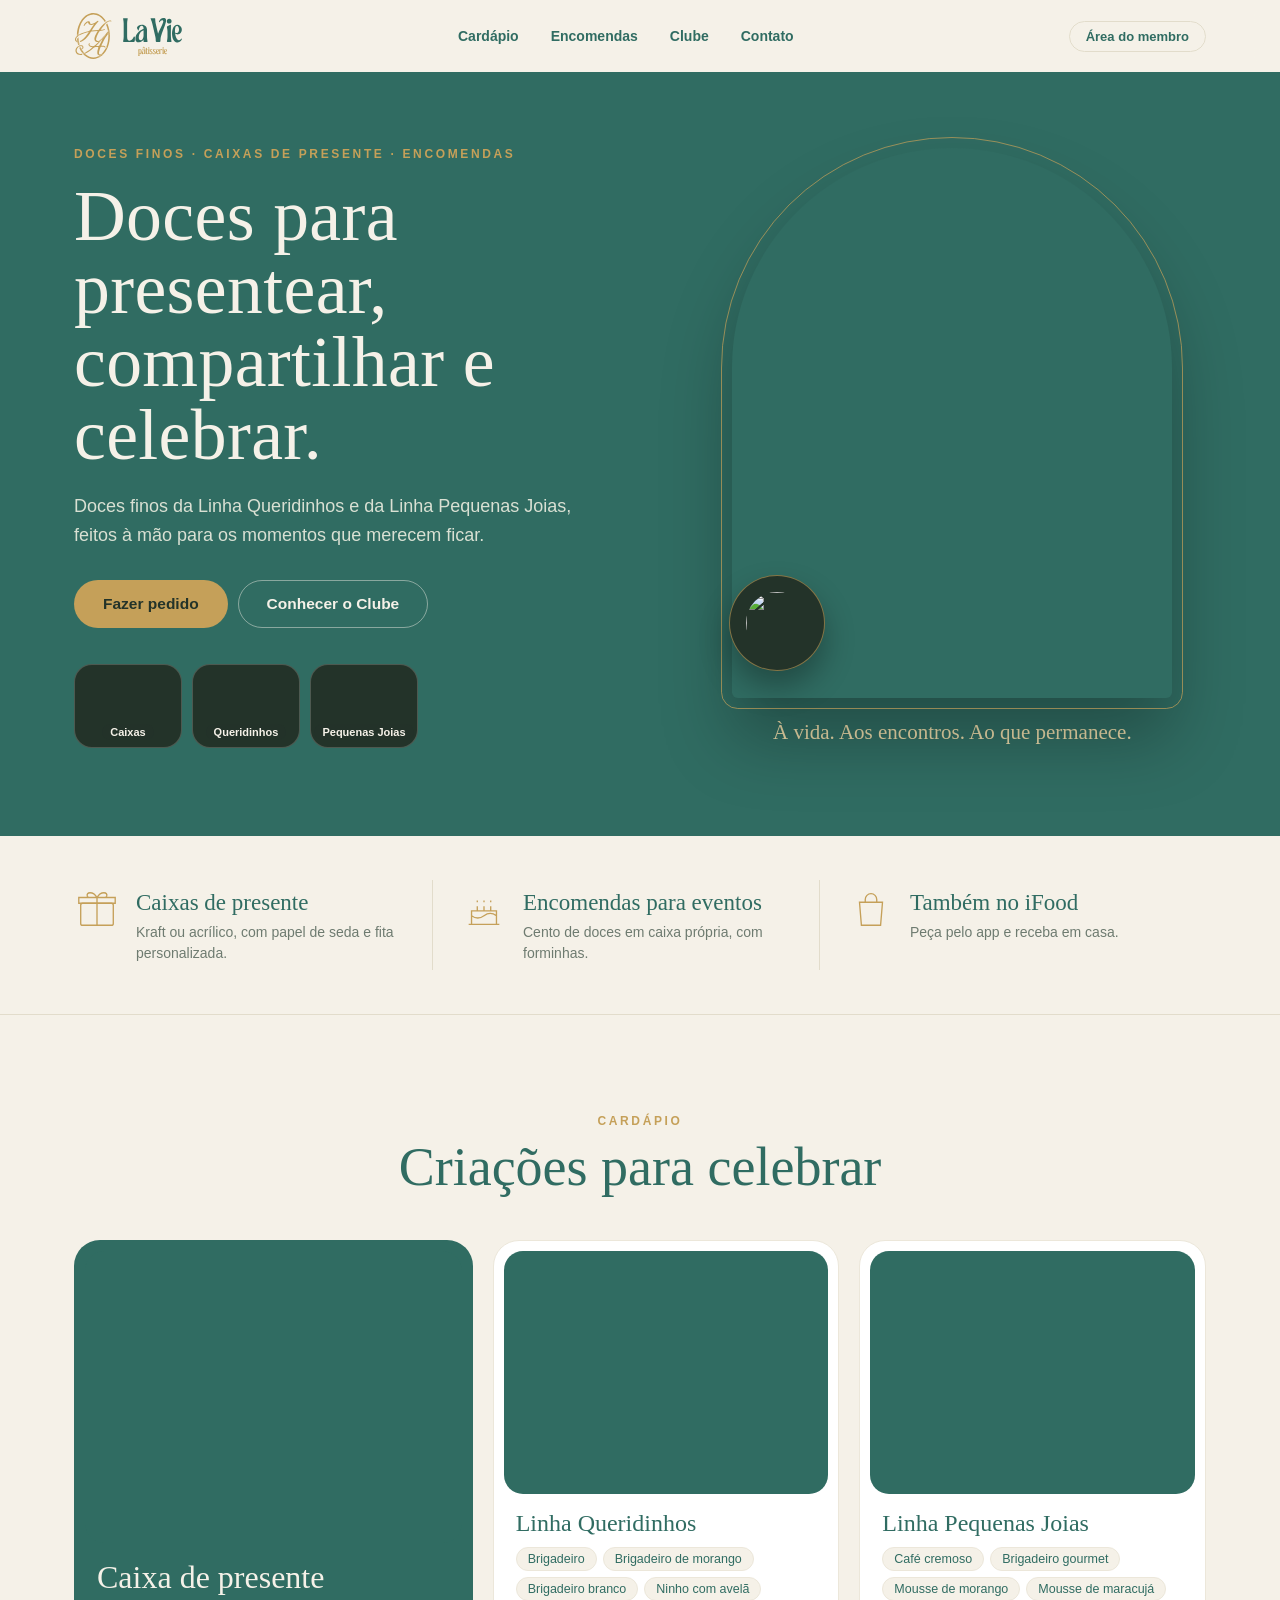
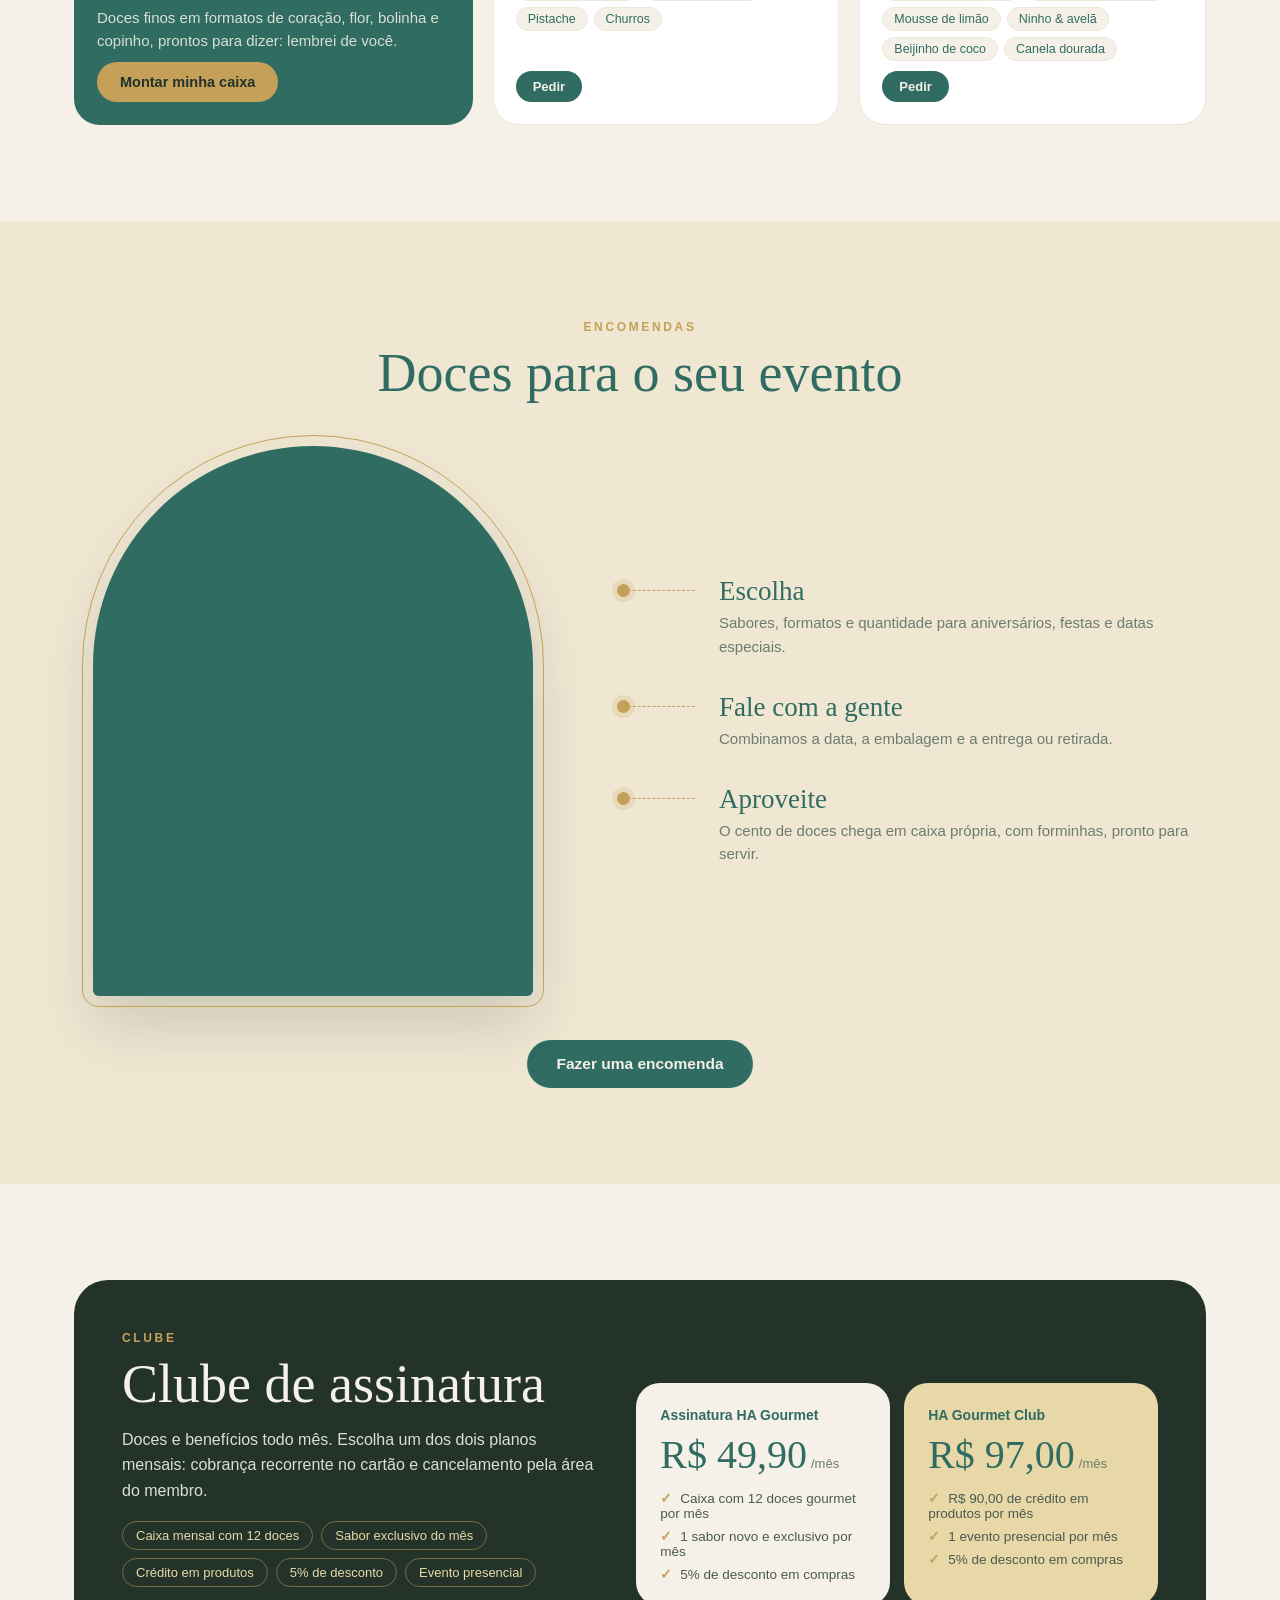
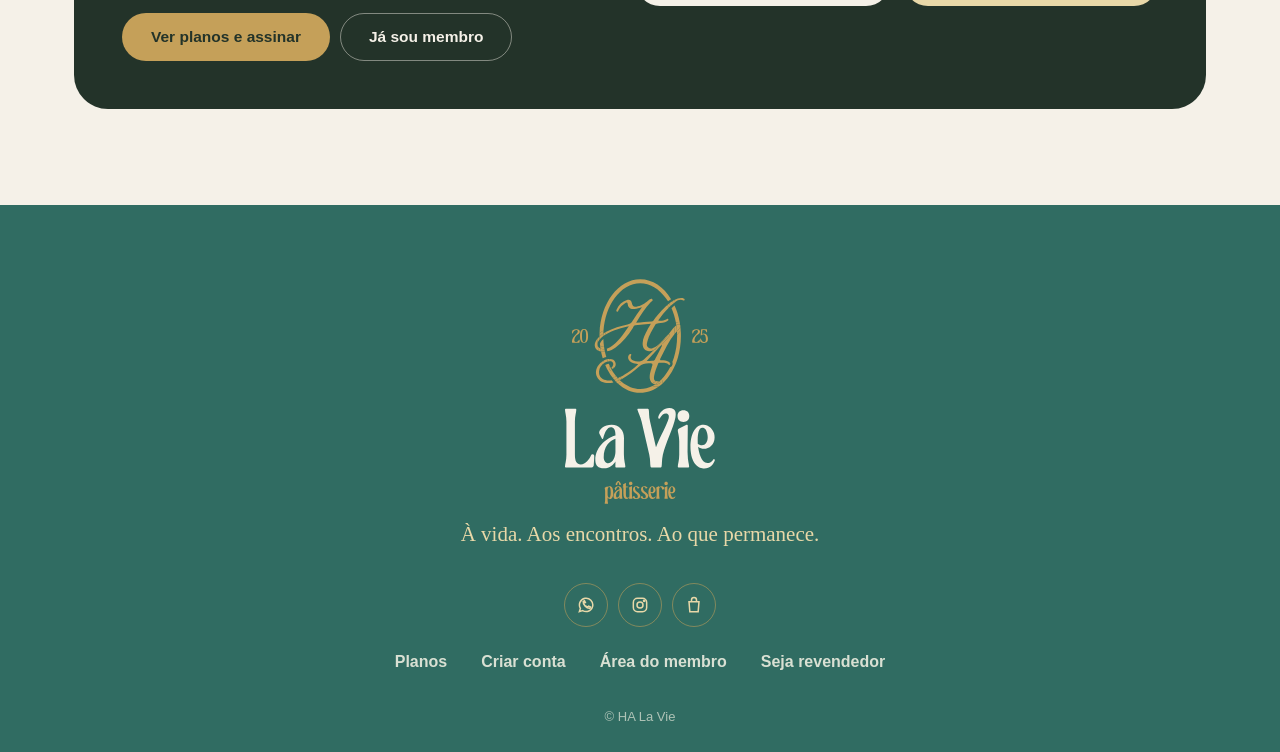
==== index.html @ 91800bd6 "Marca volta a ser HA La Vie: assinaturas oficiais restauradas, nome atualizado no site, apps e e-mai" ====
<!DOCTYPE html>
<html lang="pt-BR">
<head>
  <meta charset="UTF-8" />
  <meta name="viewport" content="width=device-width, initial-scale=1.0, viewport-fit=cover" />
  <title>HA La Vie · Doces finos para presentear e celebrar</title>
  <meta name="description" content="HA La Vie: doces finos da Linha Queridinhos e da Linha Pequenas Joias. Caixas de presente, encomendas para eventos e o Clube com benefícios todo mês." />
  <meta name="theme-color" content="#306c62" />
  <meta property="og:type" content="website" />
  <meta property="og:title" content="HA La Vie" />
  <meta property="og:description" content="Doces para presentear, compartilhar e celebrar. À vida. Aos encontros. Ao que permanece." />
  <meta property="og:image" content="fotos/hero.webp?v=3" />
  <link rel="icon" href="icons/icon-192.png" />
  <link rel="apple-touch-icon" href="icons/icon-192.png" />
  <script>
    // Links antigos da raiz: ?app=vendedor e convites #conectar= continuam abrindo o app certo
    (() => {
      const p = new URLSearchParams(location.search);
      if (p.get("app") === "vendedor") location.replace("vendedor/" + location.hash);
      else if (/conectar=/.test(location.hash)) location.replace("gestao/" + location.hash);
    })();
  </script>
  <link rel="preload" href="fontes/Vellmarie-Regular.otf" as="font" type="font/otf" crossorigin />
  <link rel="stylesheet" href="styles.css?v=20261109a" />
  <link rel="stylesheet" href="lp.css?v=20261109a" />
</head>
<body class="lp">
  <header class="lp-top">
    <div class="lp-top-in">
      <a href="#inicio" class="lp-marca"><img src="marca/assinatura-horizontal-clara.svg" alt="HA La Vie Pâtisserie, início" width="109" height="48" /></a>
      <nav class="lp-nav" id="lpNav" aria-label="Seções">
        <a href="#cardapio">Cardápio</a>
        <a href="#encomendas">Encomendas</a>
        <a href="#clube">Clube</a>
        <a href="#contato">Contato</a>
      </nav>
      <div class="lp-acoes">
        <a class="lp-pill lp-pill-verde lp-pill-sm" id="lpAdmin" href="gestao/" hidden>Admin</a>
        <a class="lp-pill lp-pill-borda lp-pill-sm" id="lpMembro" href="membros/">Área do membro</a>
        <button class="lp-menu" id="lpMenu" type="button" aria-label="Abrir menu" aria-expanded="false" aria-controls="lpNav">
          <svg width="20" height="20" viewBox="0 0 24 24" fill="none" stroke="currentColor" stroke-width="2"><path d="M4 7h16M4 12h16M4 17h16"/></svg>
        </button>
      </div>
    </div>
  </header>

  <main>
    <section class="lp-hero" id="inicio">
      <div class="lp-wrap lp-hero-grid">
        <div class="lp-hero-txt">
          <span class="lp-kicker">Doces finos · Caixas de presente · Encomendas</span>
          <h1>Doces para presentear, compartilhar e celebrar.</h1>
          <p>Doces finos da Linha Queridinhos e da Linha Pequenas Joias, feitos à mão para os momentos que merecem ficar.</p>
          <div class="lp-pills">
            <a class="lp-pill lp-pill-ouro lp-pill-lg" data-requer="whatsapp" data-whatsapp="Olá! Quero fazer um pedido.">Fazer pedido</a>
            <a class="lp-pill lp-pill-claro-borda lp-pill-lg" href="#clube">Conhecer o Clube</a>
          </div>
          <nav class="lp-miniaturas" aria-label="Destaques do cardápio">
            <a href="#doces"><img src="fotos/caixas.webp?v=4" alt="" loading="lazy" onerror="this.remove()" /><span>Caixas</span></a>
            <a href="#queridinhos"><img src="fotos/brigadeiros.webp?v=4" alt="" loading="lazy" onerror="this.remove()" /><span>Queridinhos</span></a>
            <a href="#pequenas-joias"><img src="fotos/mousses.webp?v=3" alt="" loading="lazy" onerror="this.remove()" /><span>Pequenas Joias</span></a>
            <a href="#barras" hidden><img src="fotos/barras.jpg" alt="" loading="lazy" onerror="this.remove()" /><span>Barras</span></a>
            <a href="#pacoca" hidden><img src="fotos/pacoca.jpg" alt="" loading="lazy" onerror="this.remove()" /><span>Paçoca</span></a>
          </nav>
        </div>
        <div class="lp-hero-visual">
          <figure class="lp-arco foto"><img src="fotos/hero.webp?v=3" alt="Copinho de chocolate com recheio de limão em destaque, com outros doces finos ao fundo" onerror="this.remove()" /></figure>
          <img class="lp-selo" src="marca/monograma-ouro.svg" alt="" aria-hidden="true" />
          <p class="lp-manifesto">À vida. Aos encontros. Ao que permanece.</p>
        </div>
      </div>
    </section>

    <section class="lp-diferenciais" aria-label="Diferenciais">
      <div class="lp-wrap lp-dif-grid">
        <div class="lp-dif">
          <svg viewBox="0 0 48 48" fill="none" stroke="currentColor" stroke-width="1.4" aria-hidden="true"><rect x="7" y="18" width="34" height="23" rx="2"/><path d="M5 12h38v6H5zM24 12v29M24 12c-4-7-12-6-10-1 1 2 6 1 10 1zm0 0c4-7 12-6 10-1-1 2-6 1-10 1z"/></svg>
          <div><h3>Caixas de presente</h3><p>Kraft ou acrílico, com papel de seda e fita personalizada.</p></div>
        </div>
        <div class="lp-dif">
          <svg viewBox="0 0 48 48" fill="none" stroke="currentColor" stroke-width="1.4" aria-hidden="true"><path d="M8 40h32M11 40V26h26v14M11 31c4 3 9 3 13 0s9-3 13 0M17 26v-5M24 26v-5M31 26v-5M17 17v-2M24 17v-2M31 17v-2"/></svg>
          <div><h3>Encomendas para eventos</h3><p>Cento de doces em caixa própria, com forminhas.</p></div>
        </div>
        <div class="lp-dif" data-requer="ifood">
          <svg viewBox="0 0 48 48" fill="none" stroke="currentColor" stroke-width="1.4" aria-hidden="true"><path d="M12 17h24l-2 24H14zM18 17v-3a6 6 0 0 1 12 0v3"/></svg>
          <div><h3>Também no iFood</h3><p>Peça pelo app e receba em casa.</p></div>
        </div>
      </div>
    </section>

    <section class="lp-sec" id="cardapio">
      <div class="lp-wrap">
        <div class="lp-titulo">
          <span class="lp-kicker">Cardápio</span>
          <h2>Criações para celebrar</h2>
        </div>
        <div class="lp-menu-grid">
          <article class="lp-prato lp-prato-destaque" id="doces">
            <figure class="foto"><img src="fotos/caixas.webp?v=4" alt="Caixa de presente com doces finos e fita: surpreenda quem você ama todo mês" loading="lazy" onerror="this.remove()" /></figure>
            <div class="lp-prato-txt">
              <h3>Caixa de presente</h3>
              <p>Doces finos em formatos de coração, flor, bolinha e copinho, prontos para dizer: lembrei de você.</p>
              <a class="lp-pill lp-pill-ouro" data-requer="whatsapp" data-whatsapp="Olá! Quero montar uma caixa de presente.">Montar minha caixa</a>
            </div>
          </article>
          <article class="lp-prato" id="queridinhos">
            <figure class="foto"><img src="fotos/brigadeiros.webp?v=4" alt="Mãos finalizando brigadeiros da Linha Queridinhos" loading="lazy" onerror="this.remove()" /></figure>
            <div class="lp-prato-txt">
              <h3>Linha Queridinhos</h3>
              <ul class="lp-sabores"><li>Brigadeiro</li><li>Brigadeiro de morango</li><li>Brigadeiro branco</li><li>Ninho com avelã</li><li>Pistache</li><li>Churros</li></ul>
              <a class="lp-pill lp-pill-verde lp-pill-sm" data-requer="whatsapp" data-whatsapp="Olá! Quero pedir a Linha Queridinhos.">Pedir</a>
            </div>
          </article>
          <article class="lp-prato" id="pequenas-joias">
            <figure class="foto"><img src="fotos/mousses.webp?v=3" alt="Doces da Linha Pequenas Joias servidos em mesa de festa" loading="lazy" onerror="this.remove()" /></figure>
            <div class="lp-prato-txt">
              <h3>Linha Pequenas Joias</h3>
              <ul class="lp-sabores"><li>Café cremoso</li><li>Brigadeiro gourmet</li><li>Mousse de morango</li><li>Mousse de maracujá</li><li>Mousse de limão</li><li>Ninho &amp; avelã</li><li>Beijinho de coco</li><li>Canela dourada</li></ul>
              <a class="lp-pill lp-pill-verde lp-pill-sm" data-requer="whatsapp" data-whatsapp="Olá! Quero pedir a Linha Pequenas Joias.">Pedir</a>
            </div>
          </article>
          <article class="lp-prato" id="barras" hidden>
            <figure class="foto"><img src="fotos/barras.jpg" alt="Barras de chocolate" loading="lazy" onerror="this.remove()" /></figure>
            <div class="lp-prato-txt">
              <h3>Barras de chocolate</h3>
              <ul class="lp-sabores"><li>Amargo com Castanha</li><li>Branco com Cereja</li><li>Amargo Trufado Maracujá</li><li>Amargo Sensação</li><li>Duo</li></ul>
              <a class="lp-pill lp-pill-verde lp-pill-sm" data-requer="whatsapp" data-whatsapp="Olá! Quero pedir barras de chocolate.">Pedir</a>
            </div>
          </article>
          <article class="lp-prato" id="pacoca" hidden>
            <figure class="foto"><img src="fotos/pacoca.jpg" alt="Paçoca" loading="lazy" onerror="this.remove()" /></figure>
            <div class="lp-prato-txt">
              <h3>Paçoca</h3>
              <p>Para o dia a dia, para revender e para levar de presente.</p>
              <div class="lp-pills">
                <a class="lp-pill lp-pill-verde lp-pill-sm" data-requer="whatsapp" data-whatsapp="Olá! Quero saber mais sobre a paçoca.">Pedir</a>
                <a class="lp-pill lp-pill-borda lp-pill-sm" data-requer="whatsapp" data-whatsapp="Olá! Tenho interesse em revender a paçoca.">Quero revender</a>
              </div>
            </div>
          </article>
        </div>
      </div>
    </section>

    <section class="lp-sec lp-sec-champanhe" id="encomendas">
      <div class="lp-wrap">
        <div class="lp-titulo">
          <span class="lp-kicker">Encomendas</span>
          <h2>Doces para o seu evento</h2>
        </div>
        <div class="lp-evento">
          <figure class="lp-arco lp-arco-claro foto"><img src="fotos/encomendas.webp?v=5" alt="Mãos arrumando doces finos em forminhas sobre a bancada" loading="lazy" onerror="this.remove()" /></figure>
          <ol class="lp-chamadas">
            <li><b>Escolha</b><span>Sabores, formatos e quantidade para aniversários, festas e datas especiais.</span></li>
            <li><b>Fale com a gente</b><span>Combinamos a data, a embalagem e a entrega ou retirada.</span></li>
            <li><b>Aproveite</b><span>O cento de doces chega em caixa própria, com forminhas, pronto para servir.</span></li>
          </ol>
        </div>
        <div class="lp-centro">
          <a class="lp-pill lp-pill-verde lp-pill-lg" data-requer="whatsapp" data-whatsapp="Olá! Quero fazer uma encomenda para um evento.">Fazer uma encomenda</a>
        </div>
      </div>
    </section>

    <section class="lp-sec" id="clube">
      <div class="lp-wrap">
        <div class="lp-painel">
          <div class="lp-painel-txt">
            <span class="lp-kicker">Clube</span>
            <h2>Clube de assinatura</h2>
            <p>Doces e benefícios todo mês. Escolha um dos dois planos mensais: cobrança recorrente no cartão e cancelamento pela área do membro.</p>
            <ul class="lp-tags"><li>Caixa mensal com 12 doces</li><li>Sabor exclusivo do mês</li><li>Crédito em produtos</li><li>5% de desconto</li><li>Evento presencial</li></ul>
            <div class="lp-pills">
              <a class="lp-pill lp-pill-ouro lp-pill-lg" href="clube/">Ver planos e assinar</a>
              <a class="lp-pill lp-pill-claro-borda lp-pill-lg" href="membros/">Já sou membro</a>
            </div>
          </div>
          <div class="lp-planos">
            <article class="lp-plano">
              <h3>Assinatura HA Gourmet</h3>
              <div class="lp-preco">R$ 49,90<small>/mês</small></div>
              <ul><li>Caixa com 12 doces gourmet por mês</li><li>1 sabor novo e exclusivo por mês</li><li>5% de desconto em compras</li></ul>
            </article>
            <article class="lp-plano lp-plano-club">
              <h3>HA Gourmet Club</h3>
              <div class="lp-preco">R$ 97,00<small>/mês</small></div>
              <ul><li>R$ 90,00 de crédito em produtos por mês</li><li>1 evento presencial por mês</li><li>5% de desconto em compras</li></ul>
            </article>
          </div>
        </div>
      </div>
    </section>
  </main>

  <footer class="lp-rodape" id="contato">
    <div class="lp-wrap lp-rodape-in">
      <img class="lp-assinatura" src="marca/assinatura-vertical-verde.svg" alt="HA La Vie Pâtisserie" width="160" height="242" loading="lazy" />
      <p class="lp-manifesto">À vida. Aos encontros. Ao que permanece.</p>
      <p class="lp-cidade" data-requer="cidade"></p>
      <div class="lp-redes" data-requer="contato">
        <a data-requer="whatsapp" data-whatsapp="Olá!" aria-label="WhatsApp"><svg viewBox="0 0 24 24" fill="none" stroke="currentColor" stroke-width="1.8"><path d="M4 20l1.3-4A8 8 0 1 1 8 18.7z"/><path d="M9 9.5c.5 2.5 2.5 4.5 5 5l1.2-1.2 2 1-.4 1.6c-4 .5-8.7-4.2-8.2-8.2L10.2 7l1 2z"/></svg></a>
        <a data-requer="instagram" data-instagram aria-label="Instagram"><svg viewBox="0 0 24 24" fill="none" stroke="currentColor" stroke-width="1.8"><rect x="4" y="4" width="16" height="16" rx="5"/><circle cx="12" cy="12" r="3.6"/><circle cx="17" cy="7" r=".8" fill="currentColor"/></svg></a>
        <a data-requer="ifood" data-ifood aria-label="iFood"><svg viewBox="0 0 24 24" fill="none" stroke="currentColor" stroke-width="1.8"><path d="M6 8h12l-1 12H7zM9 8V6a3 3 0 0 1 6 0v2"/></svg></a>
      </div>
      <nav class="lp-rodape-links" aria-label="Links do site">
        <a href="clube/">Planos</a>
        <a href="cadastro/">Criar conta</a>
        <a href="membros/">Área do membro</a>
        <a href="revenda/">Seja revendedor</a>
      </nav>
      <p class="lp-copy">© <span id="lpAno"></span> HA La Vie</p>
    </div>
  </footer>

  <script>window.HAG_BASE = "./";</script>
  <script src="config.js?v=20261109a"></script>
  <script type="module" src="lp.js?v=20261109a"></script>
</body>
</html>
---- styles.css ----
/* Identidade HA La Vie: Vellmarie nos títulos, Arial na leitura, paleta Verde Maison + Marfim + Ouro */
@font-face {
  font-family: "Vellmarie";
  src: url("fontes/Vellmarie-Regular.otf") format("opentype");
  font-weight: 400;
  font-style: normal;
  font-display: swap;
}

:root {
  --font-display: "Vellmarie", Georgia, "Times New Roman", serif;
  --font-body: Arial, "Helvetica Neue", Helvetica, sans-serif;
  --maison: #306c62;
  --salvia: #a3b19b;
  --champanhe: #e8d8a8;
  --choc: #233329;
  --choc-2: #306c62;
  --gold: #c5a059;
  --gold-soft: #f0e8d0;
  --bg: #f5f1e8;
  --card: #ffffff;
  --text: #233329;
  --muted: #6e7b70;
  --line: #e2dccb;
  --green: #2f9e6b;
  --green-soft: #e3f4ec;
  --yellow: #c98a12;
  --yellow-soft: #fbf0d9;
  --red: #d24b4b;
  --red-soft: #fbe5e5;
  --blue: #3c78c8;
  --line-soft: #ece7da;
  --surface-2: #faf7f0;
  --radius: 18px;
  --radius-sm: 12px;
  --shadow: 0 1px 2px rgba(35, 51, 41, .04);
  --shadow-lg: 0 24px 60px rgba(35, 51, 41, .18);
  --sidebar-w: 248px;
}

* { box-sizing: border-box; }
[hidden] { display: none !important; }
html, body { margin: 0; height: 100%; }
body {
  font-family: var(--font-body);
  background: var(--bg);
  color: var(--text);
  font-size: 14px;
  -webkit-font-smoothing: antialiased;
}

.app { display: flex; min-height: 100vh; }

/* Sidebar */
.sidebar {
  width: var(--sidebar-w);
  background: var(--card);
  color: var(--text);
  border-right: 1px solid var(--line-soft);
  display: flex;
  flex-direction: column;
  position: fixed;
  inset: 0 auto 0 0;
  z-index: 30;
  transition: transform .2s ease;
}
.brand { display: flex; align-items: center; gap: 12px; padding: 20px 20px 16px; border-bottom: 1px solid var(--line-soft); }
/* O texto "H&A" continua no HTML para leitores de tela; na tela aparece o monograma oficial */
.brand-logo {
  width: 38px; height: 38px; border-radius: 12px; flex-shrink: 0;
  background: var(--maison) url("marca/monograma-ouro.svg") center / auto 72% no-repeat;
  color: transparent; font-size: 0; overflow: hidden;
}
.brand-name { font-family: var(--font-display); font-weight: 400; font-size: 19px; letter-spacing: .01em; color: var(--maison); }
.brand-sub { font-size: 11.5px; color: var(--muted); }

.nav { padding: 12px 12px; flex: 1; overflow-y: auto; scrollbar-width: thin; scrollbar-color: var(--line) transparent; }
.nav-section {
  font-size: 10.5px; letter-spacing: .08em; text-transform: uppercase; color: var(--muted); font-weight: 600;
  padding: 16px 12px 6px; margin-top: 8px; border-top: 1px solid var(--line-soft);
}
.nav a {
  position: relative;
  display: flex; align-items: center; gap: 11px;
  padding: 9px 12px; border-radius: var(--radius-sm);
  color: #4a5a50; text-decoration: none; font-weight: 500; cursor: pointer;
  margin-bottom: 2px; transition: background .12s ease, color .12s ease;
}
.nav a svg { width: 18px; height: 18px; flex-shrink: 0; color: var(--muted); }
.nav a:hover { background: var(--surface-2); color: var(--text); }
.nav a.active { background: var(--gold-soft); color: var(--choc); font-weight: 650; }
.nav a.active svg { color: var(--gold); }
.nav a.active::before {
  content: ""; position: absolute; left: -12px; top: 8px; bottom: 8px; width: 3px;
  border-radius: 0 3px 3px 0; background: var(--gold);
}

.sidebar-foot {
  margin: 10px 12px 14px; padding: 14px; border-radius: 16px; display: grid; gap: 6px;
  background: linear-gradient(150deg, var(--choc-2), var(--choc));
  box-shadow: 0 10px 24px rgba(35, 51, 41, .22);
}
.sidebar-foot button {
  background: rgba(255, 255, 255, .08); color: #f5f1e8; border: 0; border-radius: 10px;
  padding: 8px 11px; text-align: left; cursor: pointer; font: inherit; font-size: 12.5px; font-weight: 500;
}
.sidebar-foot button:hover { background: rgba(255, 255, 255, .16); color: #fff; }
.sidebar-foot button:first-child { background: var(--gold); color: var(--choc); font-weight: 700; text-align: center; border-radius: 999px; }
.sidebar-foot button:first-child:hover { background: #b8924c; }

/* Main */
.main { flex: 1; margin-left: var(--sidebar-w); min-width: 0; }
.topbar {
  position: sticky; top: 0; z-index: 20;
  background: rgba(255, 255, 255, .88); backdrop-filter: blur(10px);
  display: flex; align-items: center; justify-content: space-between; gap: 16px;
  padding: 16px 32px; border-bottom: 1px solid var(--line-soft);
}
.topbar h1 { font-family: var(--font-display); font-size: 27px; margin: 0; font-weight: 400; letter-spacing: .005em; color: var(--maison); }
.topbar p { margin: 2px 0 0; color: var(--muted); font-size: 13px; }
.topbar-actions { display: flex; gap: 10px; align-items: center; flex-wrap: wrap; }
.menu-btn {
  display: none; background: var(--card); border: 1px solid var(--line); border-radius: 999px; cursor: pointer;
  width: 40px; height: 40px; place-items: center; color: var(--text);
}

.content { padding: 28px 32px 48px; max-width: 1440px; }

/* Buttons & inputs */
.btn {
  display: inline-flex; align-items: center; justify-content: center; gap: 8px;
  border: 1px solid var(--line); background: var(--card); color: var(--text);
  padding: 9px 16px; border-radius: 999px; font: inherit; font-weight: 600; cursor: pointer;
  transition: background .12s ease, border-color .12s ease, color .12s ease;
}
.btn:hover { border-color: #cfc8b6; background: var(--surface-2); }
.btn svg { width: 16px; height: 16px; }
.btn-primary { background: var(--maison); border-color: var(--maison); color: #fff; box-shadow: 0 4px 12px rgba(35, 51, 41, .18); }
.btn-primary:hover { background: var(--choc); border-color: var(--choc); }
.btn-ghost { background: transparent; border-color: transparent; color: var(--muted); padding: 6px 8px; box-shadow: none; }
.btn-ghost:hover { background: var(--surface-2); border-color: transparent; color: var(--text); }
.btn-danger { color: var(--red); }
.btn-sm { padding: 6px 12px; font-size: 12.5px; }
.btn:focus-visible, .tabs button:focus-visible, .nav a:focus-visible { outline: 2px solid var(--gold); outline-offset: 2px; }

input, select {
  font: inherit; color: var(--text);
  border: 1px solid var(--line); background: var(--card); border-radius: var(--radius-sm); padding: 9px 12px;
  outline: none; width: 100%; transition: border-color .12s ease, box-shadow .12s ease;
}
input:focus, select:focus { border-color: var(--gold); box-shadow: 0 0 0 4px rgba(197, 160, 89, .14); }
select.inline, input.inline { width: auto; }
.topbar-actions select, .toolbar select.inline { border-radius: 999px; padding-left: 16px; }

.search { position: relative; }
.search input { padding-left: 38px; min-width: 240px; border-radius: 999px; background: var(--surface-2); border-color: var(--line-soft); }
.search input:focus { background: var(--card); }
.search svg { position: absolute; left: 13px; top: 50%; transform: translateY(-50%); width: 16px; color: var(--muted); }

/* Cards */
.card {
  background: var(--card); border-radius: var(--radius); box-shadow: var(--shadow);
  border: 1px solid var(--line-soft); padding: 22px;
}
.card-head { display: flex; align-items: center; justify-content: space-between; gap: 12px; margin-bottom: 16px; }
.card-head h3 { margin: 0; font-size: 16px; font-weight: 700; letter-spacing: -.01em; }
.card-head .sub { color: var(--muted); font-size: 12.5px; margin-top: 3px; }

.grid { display: grid; gap: 20px; }
/* Sem isto, uma tabela larga estica o cartão inteiro em vez de rolar dentro dele */
.grid > * { min-width: 0; }
.g-4 { grid-template-columns: repeat(4, minmax(0, 1fr)); }
.g-3 { grid-template-columns: repeat(3, minmax(0, 1fr)); }
.g-2 { grid-template-columns: repeat(2, minmax(0, 1fr)); }
.g-21 { grid-template-columns: minmax(0, 2fr) minmax(0, 1fr); }
.mt { margin-top: 20px; }

/* KPI: rótulo à esquerda e ícone no canto, como nos painéis de referência */
.kpi { display: flex; flex-direction: column; gap: 8px; position: relative; overflow: hidden; padding: 18px 20px; }
.kpi-label { color: var(--text); font-size: 14px; font-weight: 650; display: flex; align-items: center; gap: 8px; }
.kpi-value { font-size: 28px; font-weight: 750; letter-spacing: -.025em; line-height: 1.15; }
.kpi-foot { font-size: 12px; color: var(--muted); }
.kpi-icon {
  order: 2; margin-left: auto;
  width: 32px; height: 32px; border-radius: 10px; display: grid; place-items: center;
  background: var(--gold-soft); color: var(--gold);
}
.kpi-icon svg { width: 17px; height: 17px; }

/* Badges */
.badge { display: inline-flex; align-items: center; gap: 5px; padding: 3px 9px; border-radius: 8px; font-size: 12px; font-weight: 600; white-space: nowrap; }
.b-green { background: var(--green-soft); color: var(--green); }
.b-yellow { background: var(--yellow-soft); color: var(--yellow); }
.b-red { background: var(--red-soft); color: var(--red); }
.b-gray { background: #eee9dc; color: var(--muted); }
.b-gold { background: var(--gold-soft); color: #7a5f2a; }

.pos { color: var(--green); }
.neg { color: var(--red); }

/* Tables */
.table-wrap { overflow-x: auto; margin: 0 -22px -22px; border-top: 1px solid var(--line-soft); }
table { width: 100%; border-collapse: collapse; }
th, td { padding: 13px 14px; text-align: left; border-bottom: 1px solid var(--line-soft); white-space: nowrap; }
th { font-size: 11px; text-transform: uppercase; letter-spacing: .06em; color: var(--muted); font-weight: 600; background: transparent; padding-top: 12px; padding-bottom: 12px; }
th:first-child, td:first-child { padding-left: 22px; }
th:last-child, td:last-child { padding-right: 22px; }
td.num, th.num { text-align: right; font-variant-numeric: tabular-nums; }
tbody tr { transition: background .1s ease; }
tbody tr:hover { background: var(--surface-2); }
tbody tr:last-child td { border-bottom: 0; }
tfoot td { font-weight: 700; background: var(--surface-2); border-bottom: 0; border-top: 1px solid var(--line-soft); }
.row-actions { display: flex; gap: 2px; justify-content: flex-end; opacity: .55; }
tr:hover .row-actions { opacity: 1; }

/* Tabs */
.tabs { display: inline-flex; background: #eee9dc; padding: 4px; border-radius: 16px; gap: 2px; flex-wrap: wrap; }
.tabs button {
  border: 0; background: transparent; padding: 7px 15px; border-radius: 999px;
  font: inherit; font-weight: 600; color: var(--muted); cursor: pointer; transition: background .12s ease, color .12s ease;
}
.tabs button:hover { color: var(--text); }
.tabs button.active { background: var(--card); color: var(--choc); box-shadow: 0 1px 3px rgba(35, 51, 41, .1); }

.toolbar { display: flex; justify-content: space-between; align-items: center; gap: 12px; margin-bottom: 18px; flex-wrap: wrap; }

/* Alerts */
.alert-list { display: grid; gap: 10px; }
.alert { display: flex; gap: 12px; padding: 13px 15px; border-radius: 14px; align-items: flex-start; }
.alert svg { width: 18px; height: 18px; flex-shrink: 0; margin-top: 1px; }
.alert b { display: block; margin-bottom: 2px; }
.alert span { color: var(--muted); font-size: 12.5px; }
.alert.red { background: var(--red-soft); color: var(--red); }
.alert.yellow { background: var(--yellow-soft); color: var(--yellow); }
.alert.green { background: var(--green-soft); color: var(--green); }
.alert b { color: var(--text); }

/* Product cards */
.prod {
  border: 1px solid var(--line-soft); border-radius: 16px; padding: 18px; background: var(--card);
  display: flex; flex-direction: column; gap: 12px; transition: border-color .12s ease, box-shadow .12s ease;
}
.prod:hover { border-color: var(--line); box-shadow: 0 6px 18px rgba(35, 51, 41, .06); }
.prod-top { display: flex; justify-content: space-between; align-items: flex-start; gap: 8px; }
.prod h4 { margin: 0; font-size: 14.5px; }
.prod-stats { display: grid; grid-template-columns: repeat(3, 1fr); gap: 8px; }
.stat { background: var(--surface-2); border-radius: 12px; padding: 9px 11px; }
.stat small { display: block; color: var(--muted); font-size: 11px; margin-bottom: 2px; }
.stat strong { font-size: 14px; font-variant-numeric: tabular-nums; }
.price-row { display: flex; align-items: center; gap: 8px; }
.price-row label { font-size: 12px; color: var(--muted); white-space: nowrap; }
.price-row input { padding: 7px 10px; font-weight: 700; }
.meter { height: 7px; background: #ece7da; border-radius: 99px; overflow: hidden; position: relative; }
.meter > i { display: block; height: 100%; border-radius: 99px; }
.meter .band { position: absolute; top: 0; bottom: 0; background: rgba(47, 158, 107, .18); }
.hint { font-size: 12px; color: var(--muted); }

/* Recipe */
.recipe-ings { list-style: none; padding: 0; margin: 0; }
.recipe-ings li { display: flex; justify-content: space-between; padding: 7px 0; border-bottom: 1px dashed var(--line); font-size: 13px; }
.recipe-ings li span:nth-child(2) { color: var(--muted); margin-left: auto; margin-right: 14px; }
.recipe-total { display: flex; justify-content: space-between; padding-top: 10px; font-weight: 700; }

.chip-row { display: flex; gap: 6px; flex-wrap: wrap; }

/* Modal */
.modal-bg {
  position: fixed; inset: 0; background: rgba(35, 51, 41, .38); backdrop-filter: blur(2px); z-index: 100;
  display: grid; place-items: center; padding: 20px; animation: fade .15s ease;
}
.modal {
  background: var(--card); border-radius: 20px; width: 100%; max-width: 560px; max-height: 90vh; overflow-y: auto;
  box-shadow: var(--shadow-lg); display: flex; flex-direction: column;
}
.modal-head { padding: 20px 24px 14px; display: flex; justify-content: space-between; align-items: center; border-bottom: 1px solid var(--line-soft); }
.modal-head h3 { margin: 0; font-size: 18px; letter-spacing: -.01em; }
.modal-head .btn-ghost { border-radius: 999px; width: 36px; height: 36px; padding: 0; }
.modal-body { padding: 18px 24px; display: grid; grid-template-columns: 1fr 1fr; gap: 14px; align-content: start; }
.modal-body .full { grid-column: 1 / -1; }
.modal-body label { display: grid; gap: 6px; font-size: 12.5px; color: var(--muted); font-weight: 600; }
.modal-foot { padding: 14px 24px 20px; display: flex; justify-content: flex-end; gap: 10px; border-top: 1px solid var(--line-soft); }
.modal-preview { grid-column: 1 / -1; background: var(--gold-soft); border-radius: 14px; padding: 12px 14px; display: flex; justify-content: space-between; font-weight: 600; }
/* Em telas largas o formulário abre como painel lateral */
@media (min-width: 761px) {
  .modal-bg { place-items: stretch end; padding: 12px; }
  .modal { max-width: 520px; max-height: none; height: 100%; overflow: hidden; animation: deslizar .22s cubic-bezier(.2, .8, .2, 1); }
  .modal-body { flex: 1; overflow-y: auto; }
}
@keyframes deslizar { from { transform: translateX(32px); opacity: 0; } to { transform: none; opacity: 1; } }

.toast {
  position: fixed; bottom: 24px; left: 50%; transform: translateX(-50%);
  background: var(--choc); color: #fff; padding: 11px 20px; border-radius: 999px; z-index: 200;
  box-shadow: 0 12px 30px rgba(35, 51, 41, .28); font-weight: 600; animation: fade .2s ease;
}
@keyframes fade { from { opacity: 0; } to { opacity: 1; } }
@media (prefers-reduced-motion: reduce) { .modal, .modal-bg, .toast { animation: none; } }

.empty { text-align: center; color: var(--muted); padding: 40px 20px; }
.chart-box { position: relative; height: 280px; }
.chart-box.sm { height: 230px; }

.sim-row { display: grid; grid-template-columns: 1fr 90px 110px 110px; gap: 10px; align-items: center; padding: 9px 0; border-bottom: 1px solid var(--line); }
.sim-row.head { font-size: 11.5px; text-transform: uppercase; letter-spacing: .05em; color: var(--muted); font-weight: 600; }
.sim-row input { padding: 7px 10px; text-align: center; }
.sim-row .num { text-align: right; font-variant-numeric: tabular-nums; }

.big-result { text-align: center; padding: 22px; border-radius: 14px; background: linear-gradient(135deg, var(--choc), var(--choc-2)); color: #fff; }
.big-result small { color: #d9e0d3; }
.big-result div { font-size: 32px; font-weight: 800; margin: 6px 0; }

.dre td.label-l1 { font-weight: 700; }
.dre tr.total td { background: #f7f2e6; font-weight: 700; }
.dre tr.result td { background: var(--choc); color: #fff; font-weight: 700; }

.overlay { display: none; }
.show-m, .show-m-cell { display: none; }
@media (max-width: 760px) {
  .hide-m { display: none !important; }
  .show-m { display: block; margin-top: 2px; }
  .show-m-cell { display: table-cell; }
  .card-head { flex-wrap: wrap; }
  .btn { white-space: nowrap; }
  .table-wrap .tbl-input { width: 54px; padding: 5px 6px; }
  th:last-child, td:last-child { padding-right: 8px; }
  td .btn-sm { padding: 5px 8px; }
}

/* Sincronização, equipe e pagamentos */
.sync-pill { display: inline-flex; align-items: center; padding: 7px 13px; border-radius: 999px; font-size: 12px; font-weight: 600; white-space: nowrap; cursor: pointer; box-shadow: inset 0 0 0 1px rgba(0, 0, 0, .04); }
textarea.code { width: 100%; font: 12px/1.5 Consolas, monospace; border: 1px solid var(--line); border-radius: 10px; padding: 10px; background: #faf7f0; resize: vertical; margin: 6px 0; }
ol.passos { margin: 0 0 14px; padding-left: 20px; line-height: 1.7; }
img.qr { width: 160px; height: 160px; border-radius: 12px; border: 1px solid var(--line); background: #fff; }
.hist-card { border-left: 4px solid var(--gold); }
.hist-card h3 { display: flex; align-items: center; gap: 6px; }
.hist-card h3 svg { width: 16px; height: 16px; color: var(--gold); }
.hist-grid { display: grid; grid-template-columns: repeat(5, minmax(0, 1fr)); gap: 10px; }
.hist-grid .hist-on { background: var(--gold-soft); box-shadow: inset 0 0 0 2px var(--gold); }
@media (max-width: 760px) { .hist-grid { grid-template-columns: 1fr 1fr; } }
.cat-grid { display: grid; grid-template-columns: repeat(auto-fill, minmax(180px, 1fr)); gap: 10px; }
.pg-check { width: 20px; height: 20px; accent-color: var(--green); cursor: pointer; }
tr.row-pago td { color: var(--muted); }
tr.row-pago td b { text-decoration: line-through; font-weight: 600; }

/* Acesso da administração (gestão) */
body.travado .app { display: none; }
.acesso { min-height: 100vh; display: grid; place-items: center; padding: 24px; background: radial-gradient(circle at top, #fff 0%, var(--bg) 60%); }
.acesso-card { width: 100%; max-width: 400px; background: var(--card); border: 1px solid var(--line-soft); border-radius: 24px; padding: 28px; box-shadow: 0 20px 50px rgba(35, 51, 41, .08); }
.acesso-marca { display: flex; align-items: center; gap: 14px; color: var(--text); text-decoration: none; margin-bottom: 24px; }
.acesso-marca img { height: 52px; width: auto; display: block; }
.acesso-marca small { white-space: nowrap; font-size: 11px; text-transform: uppercase; letter-spacing: .14em; color: var(--muted); border-left: 1px solid var(--line); padding-left: 14px; }
.brand-assinatura { flex-direction: column; align-items: flex-start; gap: 6px; }
.brand-assinatura img { height: 46px; width: auto; display: block; }
.brand-assinatura .brand-sub { font-size: 10.5px; text-transform: uppercase; letter-spacing: .16em; }
.acesso-marca b { display: block; font-size: 16px; }
.acesso-marca small { display: block; font-size: 12px; color: var(--muted); }
.acesso-card h1 { margin: 0 0 4px; font-size: 22px; letter-spacing: -.02em; }
.acesso-card > div > .hint { margin: 0 0 18px; font-size: 13.5px; }
.acesso-form { display: grid; gap: 14px; }
.acesso-form label { display: grid; gap: 6px; font-size: 12.5px; color: var(--muted); font-weight: 600; }
.acesso-form .btn { padding: 12px; }
.acesso-links { display: flex; justify-content: space-between; gap: 8px; flex-wrap: wrap; margin: 16px 0 0; font-size: 13px; }
.acesso-acoes { display: flex; gap: 10px; flex-wrap: wrap; margin-top: 18px; }
.acesso .aviso { padding: 11px 13px; border-radius: 12px; background: var(--gold-soft); color: #6b5424; font-size: 13px; margin-bottom: 12px; }
.acesso .aviso.erro { background: var(--red-soft); color: var(--red); margin: 0; }

/* Modo vendedor (app dos colaboradores) */
body.vend-mode .sidebar, body.vend-mode .menu-btn, body.vend-mode .overlay { display: none !important; }
body.vend-mode .main { margin-left: 0; }
body.vend-mode .content { max-width: 900px; margin: 0 auto; }
body.vend-mode .topbar { padding-top: max(14px, env(safe-area-inset-top)); }
@media (max-width: 760px) {
  body.vend-mode .topbar { flex-direction: column; align-items: stretch; gap: 10px; }
}

/* Área do vendedor */
.pag-row { display: flex; gap: 10px; flex-wrap: wrap; }
.pag-btn {
  flex: 1; min-width: 110px; padding: 14px 16px; border-radius: 12px; border: 2px solid var(--line);
  background: #fff; font: inherit; font-size: 15px; font-weight: 700; color: var(--muted); cursor: pointer;
}
.pag-btn.active { border-color: var(--choc); background: var(--choc); color: #fff; }
.combo-grid { display: grid; grid-template-columns: repeat(auto-fill, minmax(190px, 1fr)); gap: 14px; }
.combo-btn {
  display: flex; flex-direction: column; align-items: flex-start; gap: 4px; text-align: left;
  padding: 20px; border-radius: 16px; border: 0; cursor: pointer; font: inherit; color: var(--choc);
  background: linear-gradient(135deg, #f0e8d0, #e8d8a8); box-shadow: 0 2px 0 #c5a059, var(--shadow);
  transition: transform .08s ease;
}
.combo-btn:hover { filter: brightness(1.03); }
.combo-btn:active { transform: translateY(2px); box-shadow: 0 0 0 #c5a059; }
.vend-sec { font-size: 11.5px; font-weight: 700; text-transform: uppercase; letter-spacing: .08em; color: var(--muted); margin: 14px 0 8px; }
.combo-btn { position: relative; }
.combo-btn.normal { background: #fff; border: 2px solid var(--choc); box-shadow: 0 2px 0 var(--choc); }
.combo-btn.normal:active { box-shadow: 0 0 0 var(--choc); }
.promo-tag { position: absolute; top: 12px; right: 12px; background: var(--red); color: #fff; font-size: 10.5px; font-weight: 800; padding: 3px 8px; border-radius: 99px; letter-spacing: .05em; }
.combo-nome { font-size: 18px; font-weight: 800; }
.combo-preco { font-size: 26px; font-weight: 800; letter-spacing: -.02em; }
.combo-desc { font-size: 12.5px; opacity: .75; }
details.comp-config summary { cursor: pointer; list-style: none; }
details.comp-config summary::before { content: "▸ "; }
details.comp-config[open] summary::before { content: "▾ "; }
.btn[disabled] { opacity: .45; cursor: not-allowed; }

/* Fichas técnicas editáveis */
.tbl-input { width: 82px; padding: 6px 8px; text-align: right; font-variant-numeric: tabular-nums; }
table.compact th, table.compact td { padding: 8px 8px; }
table.compact .tbl-input { width: 64px; }
tr.row-sel td { background: var(--gold-soft); }
tr.row-off td { color: var(--muted); }
a.link { color: var(--choc); font-weight: 700; cursor: pointer; text-decoration: none; }
a.link:hover { text-decoration: underline; }

/* Composição do custo do produto */
details.comp { border-top: 1px dashed var(--line); padding-top: 8px; }
details.comp summary { cursor: pointer; font-size: 12.5px; font-weight: 600; color: var(--choc-2); list-style: none; }
details.comp summary::before { content: "▸ "; }
details.comp[open] summary::before { content: "▾ "; }
details.comp .recipe-ings li { font-size: 12.5px; }

/* Área atual no menu */
.area-switch {
  margin: 0 0 6px; padding: 13px 14px; border-radius: 14px;
  background: var(--surface-2); border: 1px solid var(--line-soft); border-left: 3px solid var(--area);
}
.area-switch small { display: block; font-size: 10.5px; text-transform: uppercase; letter-spacing: .08em; color: var(--muted); font-weight: 600; }
.area-switch b { font-size: 15px; color: var(--text); }
.area-switch-links { display: flex; gap: 12px; margin-top: 8px; flex-wrap: wrap; }
.nav .area-switch-links a { padding: 0; margin: 0; display: inline; color: #7a5f2a; font-size: 12px; font-weight: 600; }
.nav .area-switch-links a:hover { background: none; text-decoration: underline; }
.nav .area-switch-links a::before { display: none; }
.nav a.area-config {
  margin: 10px 0 0; padding: 7px 10px; font-size: 12.5px; border: 1px solid rgba(197, 160, 89, .45);
  border-radius: 999px; color: #7a5f2a; justify-content: center; background: var(--card);
}
.nav a.area-config svg { width: 15px; height: 15px; color: currentColor; }
.nav a.area-config::before { display: none; }
.nav a.area-config:hover, .nav a.area-config.active { background: var(--gold); border-color: var(--gold); color: var(--choc); }

/* Tela inicial */
body.home-mode .sidebar, body.home-mode .topbar { display: none; }
body.home-mode .main { margin-left: 0; }
body.home-mode .content { max-width: none; padding: 0; }
.home {
  min-height: 100vh; display: flex; flex-direction: column; align-items: center; justify-content: center;
  padding: 48px 24px; background: radial-gradient(circle at top, #fff 0%, var(--bg) 60%);
}
.home-head { text-align: center; margin-bottom: 36px; }
.brand-logo.big { width: 64px; height: 64px; font-size: 22px; border-radius: 18px; margin: 0 auto 14px; }
.home-head h1 { margin: 0; font-size: 30px; letter-spacing: -.02em; }
.home-head p { margin: 6px 0 0; color: var(--muted); font-size: 15px; }
.area-grid { display: grid; grid-template-columns: repeat(3, minmax(0, 380px)); gap: 20px; width: 100%; justify-content: center; }
@media (max-width: 1200px) { .area-grid { grid-template-columns: repeat(2, minmax(0, 420px)); } }
.area-card {
  display: flex; flex-direction: column; gap: 10px; text-decoration: none; color: var(--text);
  background: #fff; border-radius: 20px; padding: 26px; border: 1px solid #ece7da;
  box-shadow: var(--shadow); border-top: 5px solid var(--area);
  transition: transform .15s ease, box-shadow .15s ease;
}
.area-card:hover { transform: translateY(-3px); box-shadow: 0 12px 32px rgba(35, 51, 41, .12); }
.area-top { display: flex; justify-content: space-between; align-items: center; }
.area-icon { width: 46px; height: 46px; border-radius: 14px; display: grid; place-items: center; background: color-mix(in srgb, var(--area) 15%, white); color: var(--area); }
.area-icon svg { width: 24px; height: 24px; }
.area-go { font-weight: 700; color: var(--area); font-size: 13.5px; }
.area-card h2 { margin: 6px 0 0; font-size: 24px; }
.area-card p { margin: 0; color: var(--muted); line-height: 1.5; }
.area-stats { display: grid; grid-template-columns: repeat(3, 1fr); gap: 8px; margin-top: 8px; }
.area-stats div { background: var(--surface-2); border-radius: 12px; padding: 10px; }
.area-stats small { display: block; color: var(--muted); font-size: 11px; margin-bottom: 3px; }
.area-stats strong { font-size: 15px; font-variant-numeric: tabular-nums; }
.area-foot { font-size: 12.5px; color: var(--muted); border-top: 1px dashed var(--line); padding-top: 10px; margin-top: 4px; }
.home-total { margin-top: 28px; color: var(--muted); font-size: 14px; }
.home-total b { color: var(--text); }
.home-total b.pos { color: var(--green); }
@media (max-width: 760px) {
  .area-grid { grid-template-columns: 1fr; }
  .area-card { padding: 20px; }
  .area-stats strong { font-size: 13px; white-space: nowrap; }
  .area-stats div { padding: 8px; }
}

@media (max-width: 1100px) {
  .g-4 { grid-template-columns: repeat(2, minmax(0, 1fr)); }
  .g-3 { grid-template-columns: repeat(2, minmax(0, 1fr)); }
  .g-21 { grid-template-columns: 1fr; }
}
@media (max-width: 760px) {
  .sidebar { transform: translateX(-100%); }
  .sidebar.open { transform: translateX(0); }
  .overlay.show { display: block; position: fixed; inset: 0; background: rgba(0, 0, 0, .35); z-index: 25; }
  .main { margin-left: 0; }
  .sidebar.open { box-shadow: var(--shadow-lg); }
  .menu-btn { display: grid; }
  .topbar { padding: 14px 16px; }
  .content { padding: 16px; }
  .g-4, .g-3, .g-2 { grid-template-columns: 1fr; }
  .modal-body { grid-template-columns: 1fr; }
  .search input { min-width: 0; }
  .topbar { flex-direction: column; align-items: stretch; gap: 10px; position: static; }
  .topbar h1 { font-size: 18px; }
  .topbar p { font-size: 12px; }
  .topbar > div:last-child { justify-content: flex-start !important; }
  .g-4 { grid-template-columns: 1fr 1fr; gap: 10px; }
  .grid { gap: 12px; }
  .kpi { gap: 4px; }
  .kpi-value { font-size: 18px; }
  .kpi-foot { font-size: 11px; }
  .kpi-label { font-size: 11.5px; }
  .kpi-icon { width: 26px; height: 26px; border-radius: 8px; }
  .kpi-icon svg { width: 14px; height: 14px; }
  .kpi-label { font-size: 12.5px; }
  .kpi { padding: 14px; }
  .card { padding: 14px; border-radius: 16px; }
  .table-wrap { margin: 0 -14px -14px; }
  th:first-child, td:first-child { padding-left: 14px; }
  th, td { padding: 9px 10px; }
  .chart-box { height: 220px; }
  .toolbar { gap: 8px; margin-bottom: 12px; }
  .tabs button { padding: 7px 10px; font-size: 13px; }
  .pag-btn { min-width: 0; padding: 12px 6px; font-size: 14px; }
  .pag-row { flex-wrap: nowrap; gap: 8px; }
  .combo-grid { grid-template-columns: 1fr 1fr; gap: 10px; }
  .combo-btn { padding: 14px; }
  .combo-nome { font-size: 15px; }
  .combo-preco { font-size: 21px; }
  .combo-desc { font-size: 11.5px; }
  .promo-tag { top: 8px; right: 8px; font-size: 9.5px; padding: 2px 6px; }
  .sim-row { grid-template-columns: minmax(0, 1fr) 58px 78px 78px; gap: 6px; font-size: 13px; }
  .sim-row input { padding: 6px 4px; }
}

/* Estoque: pedido comum e itens a comprar */
tr.row-comprar td { background: var(--red-soft); }
tr.row-comprar td:first-child b { color: var(--red); }
.pedido-card { padding: 14px; }
.pedido-card .alert { margin-bottom: 12px; }
.pedido-cfg { display: flex; flex-wrap: wrap; gap: 10px 18px; align-items: center; }
.pedido-cfg > span:first-child { font-weight: 700; }
.pedido-cfg label { display: flex; align-items: center; gap: 6px; white-space: nowrap; }
.pedido-card .alert strong { color: var(--text); }
.pedido-cfg .tbl-input { width: 70px; }
.pedido-cfg .hint { flex-basis: 100%; }

/* Ajustes de textos encavalados */
.card-head > .btn, .card-head > a.btn, .card-head > label { flex-shrink: 0; white-space: nowrap; }
.card-head > div:first-child { min-width: 0; }
.sim-row > .btn { white-space: nowrap; }
.topbar-actions label { white-space: nowrap; }
.area-stats div { min-width: 0; }
.area-stats strong { white-space: nowrap; font-size: clamp(12.5px, 1vw, 15px); }
.kpi-foot { min-width: 0; }
.kpi-foot .badge { white-space: normal; line-height: 1.35; }
@media (max-width: 760px) {
  .sim-row.head { font-size: 9.5px; letter-spacing: 0; }
  .sim-row.head span { overflow-wrap: anywhere; }
}
.sim-row.quebra-m { grid-template-columns: minmax(0, 1fr) auto !important; }
.sim-row.quebra-m select { width: 100%; min-width: 0; }
.sim-row.quebra-m > span:first-child { grid-column: 1 / -1; }
.prod-stats .stat strong { white-space: nowrap; }

/* Pedidos de produção: painel para print */
.pedido-print { background: #fff; }
.pp-head { display: flex; align-items: center; gap: 14px; padding-bottom: 14px; margin-bottom: 14px; border-bottom: 2px solid var(--line); }
.pp-head h2 { margin: 0; font-size: 18px; }
.pp-head p { margin: 2px 0 0; color: var(--muted); font-size: 13px; }
.pp-total { margin-left: auto; text-align: right; background: #233329; color: #fff; border-radius: 12px; padding: 10px 14px; }
.pp-total small { display: block; font-size: 11px; opacity: .8; }
.pp-total strong { display: block; font-size: 22px; white-space: nowrap; }
.pp-sub { font-size: 14px; margin: 18px 0 8px; }
.pp-tab td, .pp-tab th { padding: 8px 10px; }
.pp-obs { margin-top: 14px; padding: 10px 12px; background: #faf7f0; border-radius: 10px; font-size: 13px; }
.pp-solo { max-width: 860px; margin: 0 auto; background: #fff; border-radius: 16px; padding: 22px; box-shadow: 0 2px 12px rgba(0,0,0,.06); }
body.ped-print .sidebar, body.ped-print .overlay { display: none !important; }
body.ped-print .main { margin-left: 0 !important; }
@media (max-width: 760px) { .pp-head { flex-wrap: wrap; } .pp-total { margin-left: 0; width: 100%; text-align: left; } }
@media (max-width: 760px) {
  .pp-solo { padding: 14px; }
  .pp-tab th, .pp-tab td { padding: 6px 4px; font-size: 11.5px; letter-spacing: 0; }
  .pp-tab th { font-size: 9.5px; }
}
/* Ajustes pela largura do cartão (a barra lateral deixa o conteúdo estreito em telas médias) */
.card, .prod, .stat { container-type: inline-size; }
.sim-row { grid-template-columns: minmax(0, 1fr) minmax(52px, 90px) minmax(64px, 110px) minmax(64px, 110px); }
.sim-row > * { min-width: 0; }
.sim-row > .tbl-input { max-width: 100%; }
.sim-row > span { overflow-wrap: break-word; }
.kpi-value { white-space: nowrap; font-size: clamp(17px, 15cqi, 28px); }
.stat strong { white-space: nowrap; font-size: clamp(11px, 15cqi, 14px); }
.stat small { overflow-wrap: break-word; }
.prod-stats { grid-template-columns: repeat(3, minmax(0, 1fr)); }
.recipe-ings li { flex-wrap: wrap; gap: 2px 10px; }
.recipe-ings li > * { min-width: 0; }
.btn { text-align: center; }
@container (max-width: 420px) {
  .card-head { flex-wrap: wrap; }
  .sim-row { gap: 6px; font-size: 13px; }
  .sim-row input { padding: 6px 6px; }
  .pp-head { flex-wrap: wrap; }
  .pp-total { margin-left: 0; width: 100%; text-align: left; }
}
@container (max-width: 640px) {
  .pp-head { flex-wrap: wrap; }
  .pp-total { margin-left: 0; width: 100%; text-align: left; }
}
@container (max-width: 300px) {
  .prod-stats:not([style]) { grid-template-columns: 1fr; gap: 6px; }
  .prod-stats:not([style]) .stat { display: flex; justify-content: space-between; align-items: baseline; gap: 8px; }
  .prod-stats:not([style]) .stat small { margin: 0; }
}
@container (max-width: 340px) {
  .sim-row:has(> :nth-child(3)) { grid-template-columns: minmax(0, 1fr) auto auto !important; }
  .sim-row:has(> :nth-child(3)) > :first-child { grid-column: 1 / -1; }
}
.hist-grid { grid-template-columns: repeat(auto-fit, minmax(120px, 1fr)); }

button.stat.perda-tipo { text-align: left; cursor: pointer; border: 1px solid var(--line); font: inherit; color: inherit; padding: 14px; display: flex; flex-direction: column; gap: 6px; }
button.stat.perda-tipo b { display: flex; align-items: center; gap: 6px; font-size: 14px; }
button.stat.perda-tipo svg { width: 15px; height: 15px; }
button.stat.perda-tipo:hover { border-color: var(--gold, #c5a059); background: #fff; }
button.stat.ped-media { text-align: left; cursor: pointer; border: 1px solid transparent; font: inherit; }
button.stat.ped-media:hover { border-color: var(--gold, #c5a059); }

/* Títulos de destaque na fonte da marca (os títulos de cartões de dados ficam na fonte de leitura) */
.home-head h1, .area-card h2, .acesso-card h1, .modal-head h3, .cl-hero h1, .cl-sec > h2, .plano h3 {
  font-family: var(--font-display); font-weight: 400; letter-spacing: .005em;
}
.home-head h1, .acesso-card h1, .cl-sec > h2 { color: var(--maison); }
.home-head h1 { font-size: 40px; }
.area-card h2 { font-size: 28px; }
.acesso-card h1 { font-size: 28px; }
.modal-head h3 { font-size: 22px; }
.brand-logo.big { width: 72px; height: 72px; border-radius: 22px; }
---- lp.css ----
/* Página inicial pública na identidade HA La Vie: Marfim como respiro, Verde Maison como presença,
   Ouro acetinado nos detalhes. Tokens e fontes vêm de styles.css. */
body.lp { font-size: 16px; background: var(--bg); color: var(--text); }
:where(body.lp) a { color: inherit; }
.lp-wrap { max-width: 1180px; margin: 0 auto; padding: 0 24px; }
.lp-kicker { display: inline-block; font-size: 12px; font-weight: 700; letter-spacing: .22em; text-transform: uppercase; color: var(--gold); }

/* Botões em pílula */
.lp-pill {
  display: inline-flex; align-items: center; justify-content: center; gap: 8px;
  padding: 11px 22px; border-radius: 999px; border: 1px solid transparent;
  font: inherit; font-weight: 700; font-size: 14.5px; text-decoration: none; cursor: pointer; white-space: nowrap;
  transition: transform .15s ease, background .15s ease, border-color .15s ease, color .15s ease;
}
.lp-pill:hover { transform: translateY(-1px); }
.lp-pill:focus-visible { outline: 2px solid var(--gold); outline-offset: 3px; }
.lp-pill-ouro { background: var(--gold); color: var(--choc); }
.lp-pill-ouro:hover { background: var(--champanhe); }
.lp-pill-verde { background: var(--maison); color: var(--bg); }
.lp-pill-verde:hover { background: var(--choc); }
.lp-pill-borda { border-color: var(--line); color: var(--maison); background: transparent; }
.lp-pill-borda:hover { border-color: var(--maison); }
.lp-pill-claro-borda { border-color: rgba(245, 241, 232, .45); color: var(--bg); background: transparent; }
.lp-pill-claro-borda:hover { border-color: var(--gold); color: var(--champanhe); }
.lp-pill-sm { padding: 7px 16px; font-size: 13px; }
.lp-pill-lg { padding: 14px 28px; font-size: 15.5px; }
.lp-pills { display: flex; gap: 10px; flex-wrap: wrap; }
.lp-centro { display: flex; justify-content: center; margin-top: 44px; }

/* Topo */
.lp-top { position: sticky; top: 0; z-index: 40; background: rgba(245, 241, 232, .86); backdrop-filter: blur(12px); transition: box-shadow .2s ease; }
.lp-top.rolou { box-shadow: 0 1px 0 var(--line), 0 10px 30px rgba(35, 51, 41, .08); }
.lp-top-in { max-width: 1180px; margin: 0 auto; padding: 12px 24px; display: flex; align-items: center; gap: 20px; position: relative; }
.lp-marca { display: inline-flex; text-decoration: none; }
.lp-marca img { height: 48px; width: auto; display: block; }
.lp-nav { display: flex; gap: 4px; margin: 0 auto; }
.lp-nav a { padding: 8px 14px; border-radius: 999px; color: var(--maison); font-weight: 700; font-size: 14px; text-decoration: none; }
.lp-nav a:hover { background: var(--gold-soft); }
.lp-acoes { display: flex; gap: 8px; align-items: center; }
.lp-menu {
  display: none; width: 40px; height: 40px; border-radius: 999px; border: 1px solid var(--line);
  background: transparent; color: var(--maison); place-items: center; cursor: pointer;
}

/* Fotos: sem a imagem, a moldura mostra o pattern do monograma */
.foto {
  margin: 0; position: relative; overflow: hidden; border-radius: 20px; aspect-ratio: 4 / 3;
  background: var(--maison) url("marca/pattern-verde.svg") center / 140px auto repeat;
}
.foto img { width: 100%; height: 100%; object-fit: cover; display: block; position: relative; }
/* Hero */
.lp-hero {
  position: relative; overflow: hidden; color: var(--bg);
  background: var(--maison);
  padding: 72px 0 88px;
}
.lp-hero::before {
  content: ""; position: absolute; inset: 0; opacity: .08; pointer-events: none;
  background: url("marca/pattern-verde.svg") center / 180px auto repeat; filter: brightness(2.4) saturate(0);
}
.lp-hero-grid { position: relative; display: grid; grid-template-columns: minmax(0, 1.05fr) minmax(0, .95fr); gap: 64px; align-items: center; }
.lp-hero h1 {
  font-family: var(--font-display); font-weight: 400; color: var(--bg);
  font-size: clamp(42px, 5.6vw, 76px); line-height: 1.02; letter-spacing: .005em; margin: 18px 0 20px;
}
.lp-hero-txt > p { color: #d9e0d3; font-size: 18px; line-height: 1.6; margin: 0 0 30px; max-width: 520px; }
.lp-miniaturas { display: flex; gap: 10px; margin-top: 36px; }
.lp-miniaturas a {
  position: relative; width: 108px; height: 84px; border-radius: 18px; overflow: hidden; text-decoration: none;
  background: var(--choc) url("marca/pattern-verde.svg") center / 70px auto repeat;
  border: 1px solid rgba(245, 241, 232, .2); display: grid; place-items: end center; transition: border-color .15s ease, transform .15s ease;
}
.lp-miniaturas a:hover { border-color: var(--gold); transform: translateY(-2px); }
.lp-miniaturas img { position: absolute; inset: 0; width: 100%; height: 100%; object-fit: cover; }
.lp-miniaturas span { position: relative; margin-bottom: 7px; padding: 2px 8px; white-space: nowrap; border-radius: 999px; font-size: 11px; font-weight: 700; background: rgba(35, 51, 41, .78); color: var(--bg); }
.lp-hero-visual { position: relative; display: flex; flex-direction: column; align-items: center; gap: 22px; }
.lp-arco {
  width: min(100%, 440px); aspect-ratio: 4 / 5; border-radius: 999px 999px 26px 26px;
  outline: 1px solid rgba(197, 160, 89, .7); outline-offset: 10px; box-shadow: 0 40px 70px rgba(0, 0, 0, .28);
}
.lp-arco-claro { outline-color: var(--gold); box-shadow: 0 30px 60px rgba(35, 51, 41, .16); }
.lp-selo {
  position: absolute; left: 6%; bottom: 74px; width: 96px; height: 96px; padding: 16px; border-radius: 999px;
  background: var(--choc); border: 1px solid rgba(197, 160, 89, .6); box-shadow: 0 16px 30px rgba(0, 0, 0, .3);
}
.lp-manifesto { margin: 0; font-family: var(--font-display); font-size: 21px; color: var(--champanhe); text-align: center; }

/* Diferenciais */
.lp-diferenciais { padding: 44px 0; border-bottom: 1px solid var(--line); }
.lp-dif-grid { display: flex; }
.lp-dif { flex: 1; display: flex; gap: 16px; align-items: flex-start; padding: 6px 28px; }
.lp-dif + .lp-dif { border-left: 1px solid var(--line); }
.lp-dif:first-child { padding-left: 0; }
.lp-dif svg { width: 46px; height: 46px; flex-shrink: 0; color: var(--gold); }
.lp-dif h3 { margin: 4px 0 6px; font-family: var(--font-display); font-weight: 400; font-size: 23px; color: var(--maison); }
.lp-dif p { margin: 0; color: var(--muted); font-size: 14px; line-height: 1.5; }

/* Seções */
.lp-sec { padding: 96px 0; scroll-margin-top: 70px; }
.lp-sec-champanhe { background: #efe7d2; }
.lp-titulo { text-align: center; margin: 0 0 44px; }
.lp-titulo h2, .lp-painel-txt h2 {
  font-family: var(--font-display); font-weight: 400; color: var(--maison);
  font-size: clamp(36px, 4.6vw, 54px); line-height: 1.05; margin: 10px 0 0;
}

/* Cardápio */
.lp-menu-grid { display: grid; grid-template-columns: minmax(0, 1.15fr) repeat(2, minmax(0, 1fr)); gap: 20px; }
.lp-prato {
  display: flex; flex-direction: column; background: var(--card); border: 1px solid var(--line-soft);
  border-radius: 26px; padding: 10px; scroll-margin-top: 90px; transition: transform .18s ease, box-shadow .18s ease;
}
.lp-prato:hover { transform: translateY(-4px); box-shadow: 0 20px 44px rgba(35, 51, 41, .1); }
.lp-prato .foto { border-radius: 19px; }
.lp-prato-txt { padding: 16px 12px 12px; display: flex; flex-direction: column; gap: 10px; flex: 1; }
.lp-prato-txt > .lp-pill, .lp-prato-txt > .lp-pills { margin-top: auto; align-self: flex-start; }
.lp-prato h3 { margin: 0; font-family: var(--font-display); font-weight: 400; font-size: 24px; color: var(--maison); }
.lp-prato p { margin: 0; color: var(--muted); font-size: 14px; line-height: 1.55; }
.lp-sabores { list-style: none; padding: 0; margin: 0; display: flex; flex-wrap: wrap; gap: 6px; }
.lp-sabores li { padding: 4px 11px; border-radius: 999px; background: var(--bg); border: 1px solid var(--line-soft); font-size: 12.5px; color: var(--maison); }
.lp-prato-destaque { background: var(--maison); border-color: transparent; color: var(--bg); }
.lp-prato-destaque .foto { aspect-ratio: auto; flex: 1; min-height: 280px; }
.lp-prato-destaque .lp-prato-txt { flex: 0 0 auto; }
.lp-prato-destaque h3 { color: var(--bg); font-size: 32px; }
.lp-prato-destaque p { color: #d9e0d3; font-size: 15px; }

/* Encomendas */
.lp-evento { display: grid; grid-template-columns: minmax(0, .9fr) minmax(0, 1.1fr); gap: 72px; align-items: center; }
.lp-evento .lp-arco { justify-self: center; }
.lp-chamadas { list-style: none; padding: 0; margin: 0; display: grid; gap: 34px; }
.lp-chamadas li { position: relative; padding-left: 96px; display: flex; flex-direction: column; gap: 4px; }
.lp-chamadas li::before { content: ""; position: absolute; left: 0; top: 14px; width: 72px; border-top: 1.5px dashed var(--gold); }
.lp-chamadas li::after {
  content: ""; position: absolute; left: -6px; top: 8px; width: 13px; height: 13px; border-radius: 999px;
  background: var(--gold); box-shadow: 0 0 0 5px rgba(197, 160, 89, .2);
}
.lp-chamadas b { font-family: var(--font-display); font-weight: 400; font-size: 27px; color: var(--maison); }
.lp-chamadas span { color: var(--muted); line-height: 1.55; font-size: 15px; }

/* Clube */
.lp-painel {
  position: relative; overflow: hidden;
  display: grid; grid-template-columns: minmax(0, 1fr) minmax(0, 1.1fr); gap: 40px; align-items: center;
  background: var(--choc); color: var(--bg); border-radius: 34px; padding: 48px;
}
.lp-painel::before { content: ""; position: absolute; inset: 0; opacity: .07; background: url("marca/pattern-verde.svg") center / 160px auto repeat; filter: brightness(2.4) saturate(0); pointer-events: none; }
.lp-painel > * { position: relative; }
.lp-painel-txt h2 { color: var(--bg); margin-bottom: 14px; }
.lp-painel-txt > p { color: #d9e0d3; line-height: 1.6; margin: 0 0 18px; }
.lp-tags { list-style: none; padding: 0; margin: 0 0 26px; display: flex; flex-wrap: wrap; gap: 8px; }
.lp-tags li { padding: 6px 13px; border-radius: 999px; border: 1px solid rgba(197, 160, 89, .5); color: var(--champanhe); font-size: 13px; }
.lp-planos { display: grid; grid-template-columns: repeat(2, minmax(0, 1fr)); gap: 14px; }
.lp-plano { background: var(--bg); color: var(--text); border-radius: 24px; padding: 24px; }
.lp-plano-club { background: var(--champanhe); }
.lp-plano h3 { margin: 0; font-size: 14px; font-weight: 700; color: var(--maison); }
.lp-preco { font-family: var(--font-display); font-size: 40px; color: var(--maison); margin: 8px 0 12px; }
.lp-preco small { font-family: var(--font-body); font-size: 13px; color: var(--muted); margin-left: 4px; }
.lp-plano ul { list-style: none; padding: 0; margin: 0; display: grid; gap: 7px; font-size: 13.5px; color: #4a5a50; }
.lp-plano li::before { content: "✓"; color: var(--gold); font-weight: 800; margin-right: 8px; }

/* Rodapé */
.lp-rodape { background: var(--maison); color: var(--bg); padding: 72px 0 28px; }
.lp-rodape-in { display: flex; flex-direction: column; align-items: center; gap: 18px; text-align: center; }
.lp-assinatura { width: 150px; height: auto; }
.lp-cidade { margin: 0; color: #d9e0d3; }
.lp-rodape-links { display: flex; gap: 6px; flex-wrap: wrap; justify-content: center; }
.lp-rodape-links a { padding: 8px 14px; border-radius: 999px; color: #d9e0d3; font-weight: 700; text-decoration: none; }
.lp-rodape-links a:hover { color: var(--champanhe); background: rgba(245, 241, 232, .08); }
.lp-redes { display: flex; gap: 10px; }
.lp-redes a {
  width: 44px; height: 44px; border-radius: 999px; display: grid; place-items: center; cursor: pointer;
  border: 1px solid rgba(197, 160, 89, .55); color: var(--champanhe); transition: background .15s ease, color .15s ease;
}
.lp-redes a:hover { background: var(--gold); color: var(--choc); }
.lp-redes svg { width: 20px; height: 20px; }
.lp-copy { color: #d9e0d3; opacity: .75; font-size: 13px; margin: 12px 0 0; }

@media (max-width: 1020px) {
  .lp-nav {
    display: none; position: absolute; top: 100%; left: 12px; right: 12px; flex-direction: column; gap: 2px;
    background: var(--card); border: 1px solid var(--line); border-radius: 20px; padding: 8px; box-shadow: var(--shadow-lg);
  }
  .lp-nav.aberto { display: flex; }
  .lp-nav a { padding: 12px 14px; border-radius: 12px; }
  .lp-menu { display: grid; }
  .lp-acoes { margin-left: auto; }
  .lp-hero-grid, .lp-evento, .lp-painel { grid-template-columns: 1fr; }
  .lp-hero-grid { gap: 48px; }
  .lp-menu-grid { grid-template-columns: repeat(2, minmax(0, 1fr)); }
  .lp-prato-destaque { grid-row: auto; grid-column: 1 / -1; display: grid; grid-template-columns: minmax(0, 1fr) minmax(0, 1fr); align-items: center; gap: 8px; }
  .lp-painel { padding: 32px; }
}
@media (max-width: 680px) {
  .lp-wrap, .lp-top-in { padding-left: 18px; padding-right: 18px; }
  .lp-top-in { gap: 10px; }
  .lp-marca img { height: 40px; }
  .lp-hero { padding: 44px 0 64px; }
  .lp-hero-txt > p { font-size: 16.5px; }
  .lp-hero .lp-pills .lp-pill { flex: 1 1 100%; }
  .lp-selo { width: 76px; height: 76px; padding: 13px; left: 0; bottom: 64px; }
  .lp-dif-grid { flex-direction: column; gap: 18px; }
  .lp-dif { padding: 0; }
  .lp-dif + .lp-dif { border-left: 0; border-top: 1px solid var(--line); padding-top: 18px; }
  .lp-sec { padding: 68px 0; }
  .lp-menu-grid, .lp-planos { grid-template-columns: 1fr; }
  .lp-prato-destaque { display: flex; flex-direction: column; align-items: stretch; }
  .lp-evento { gap: 40px; }
  .lp-arco { width: min(100%, 320px); }
  .lp-chamadas li { padding-left: 64px; }
  .lp-chamadas li::before { width: 44px; }
  .lp-painel { padding: 24px; border-radius: 28px; }
  .lp-acoes .lp-pill-sm { padding: 6px 12px; font-size: 12.5px; }
}
@media (prefers-reduced-motion: reduce) {
  .lp-pill, .lp-prato, .lp-miniaturas a { transition: none; }
  .lp-pill:hover, .lp-prato:hover, .lp-miniaturas a:hover { transform: none; }
}
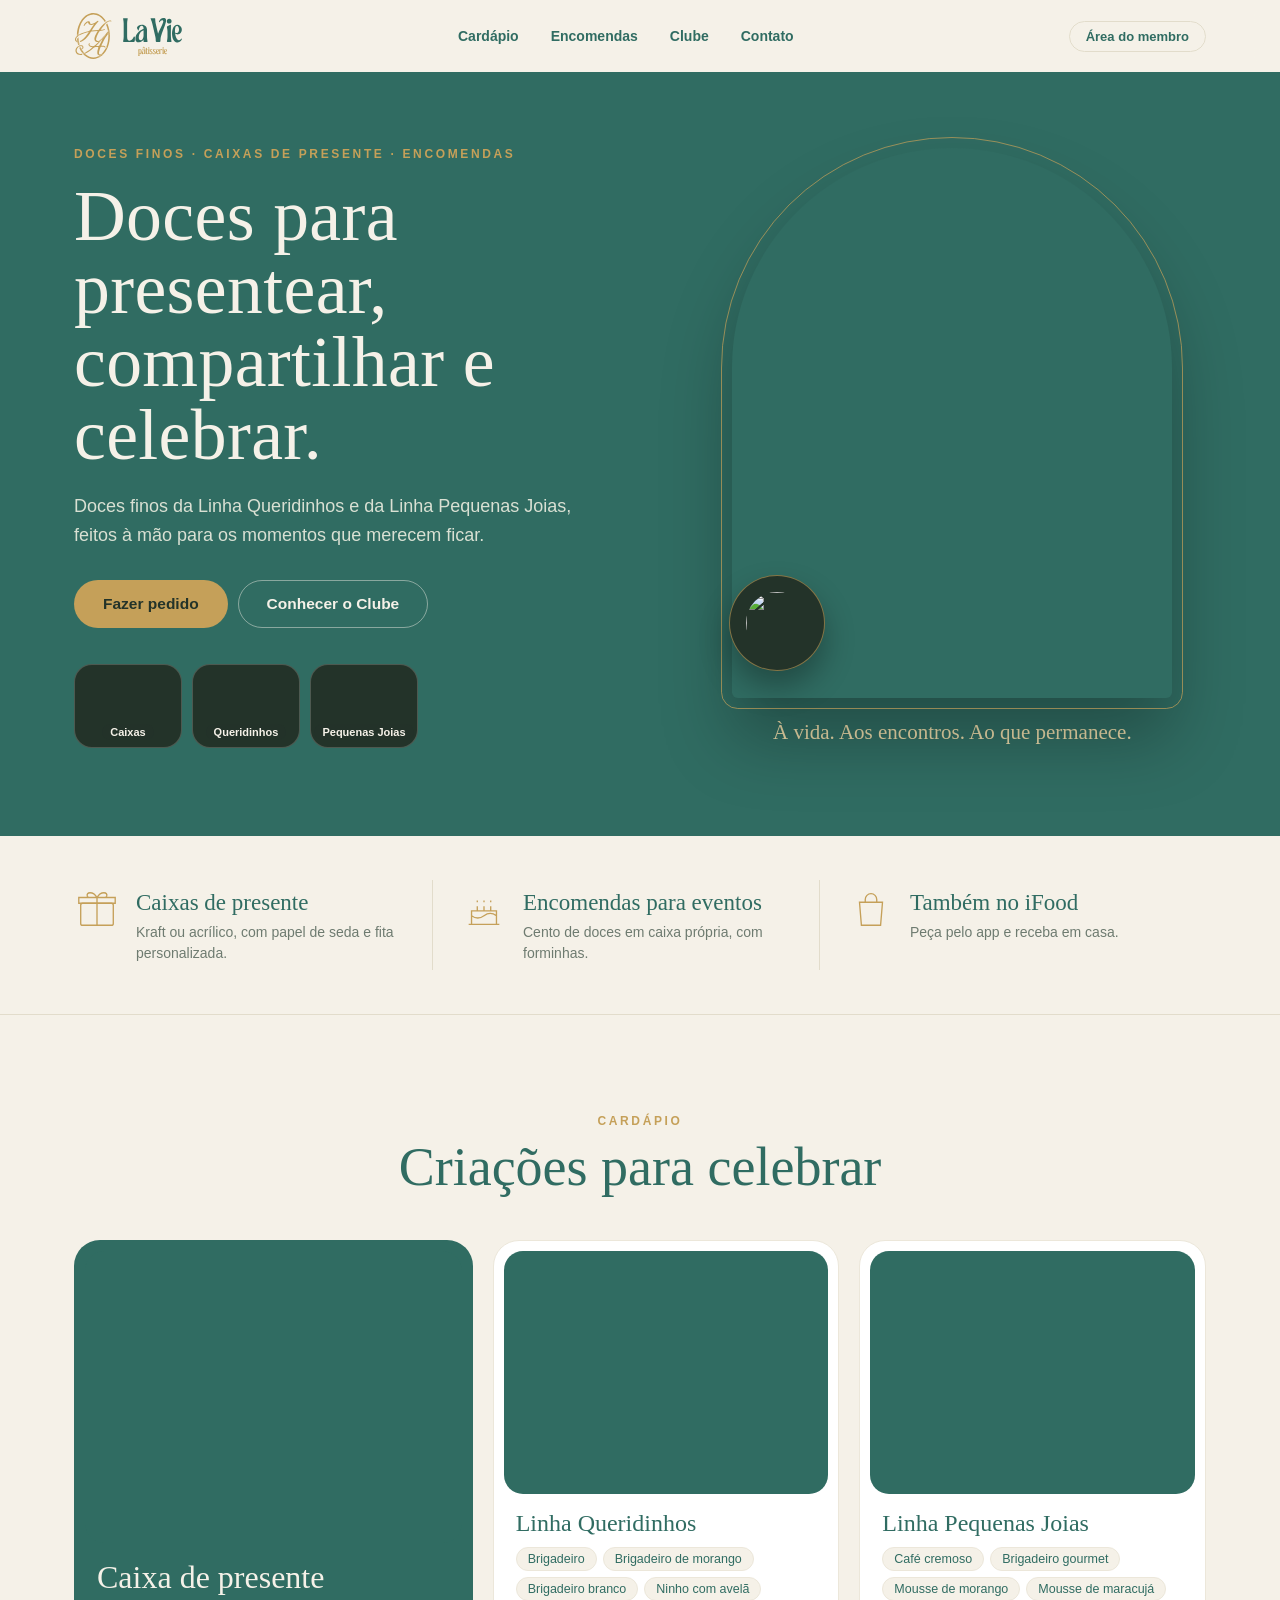
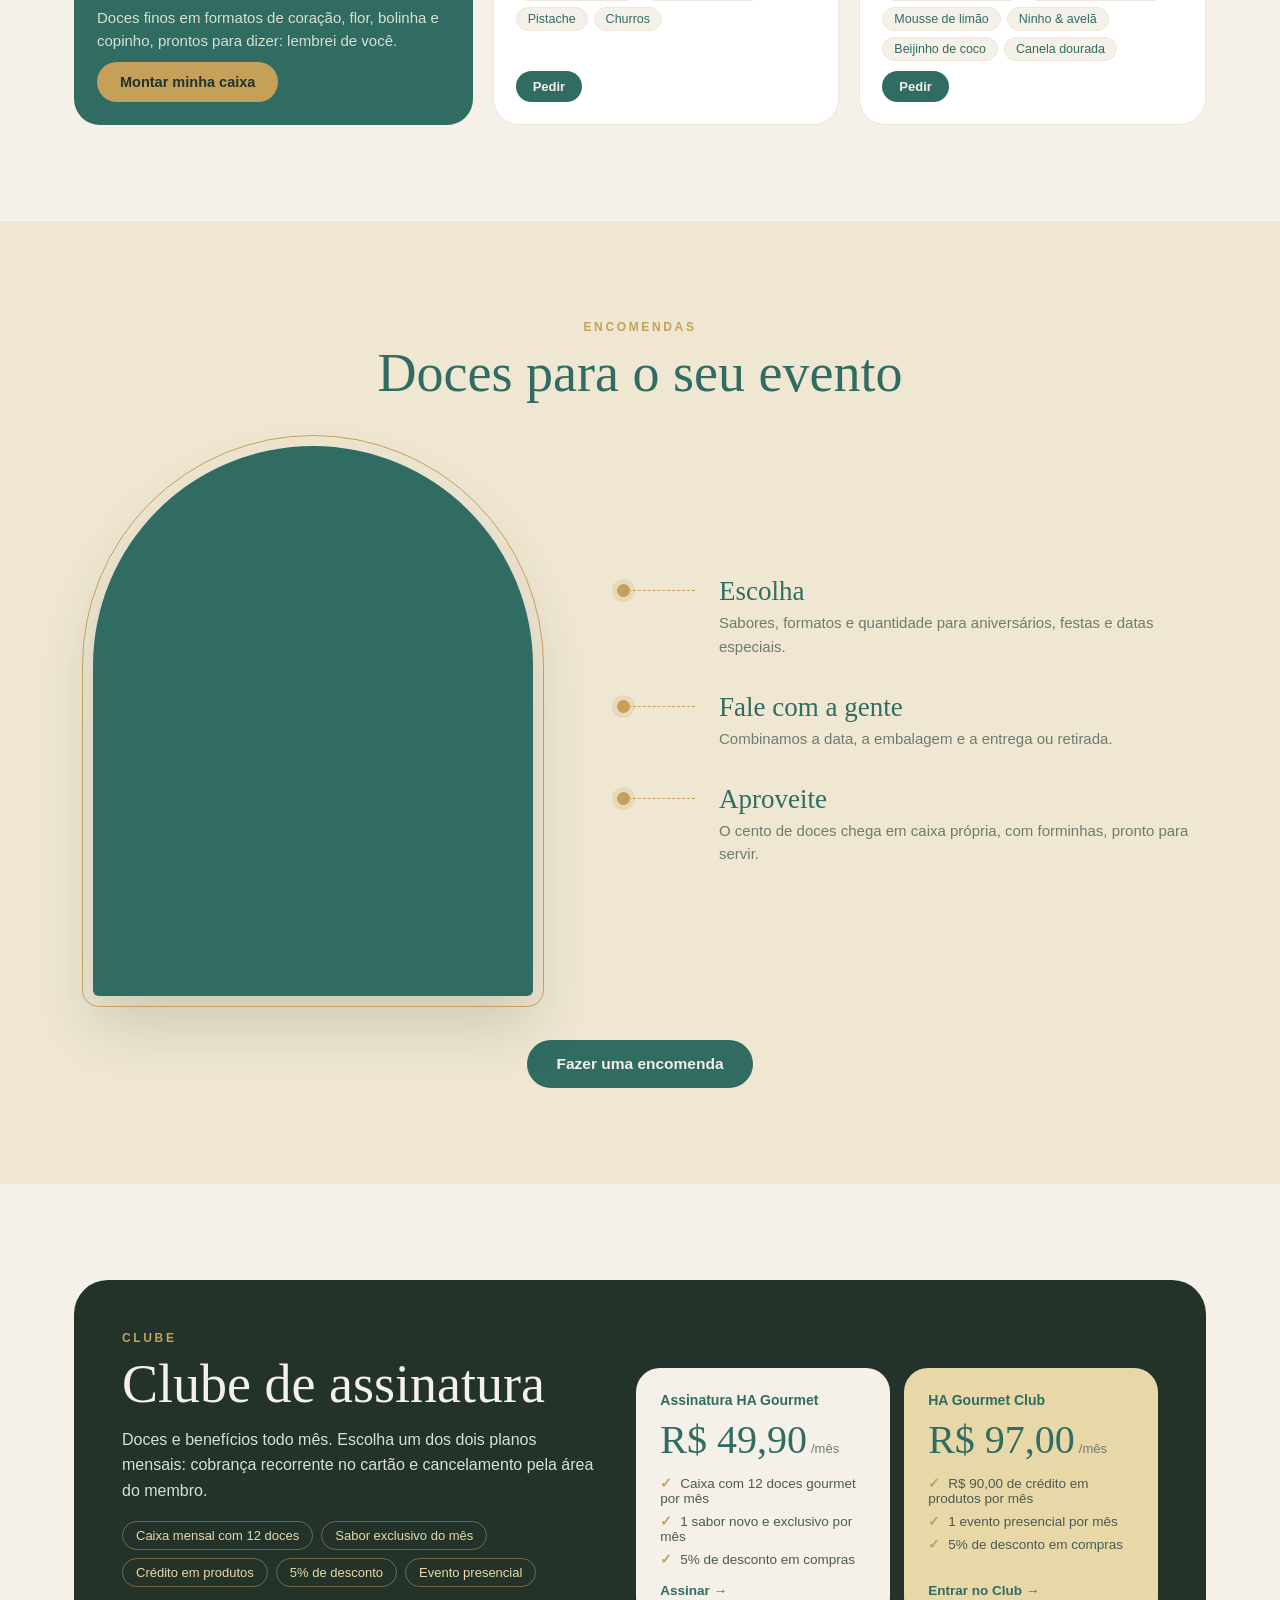
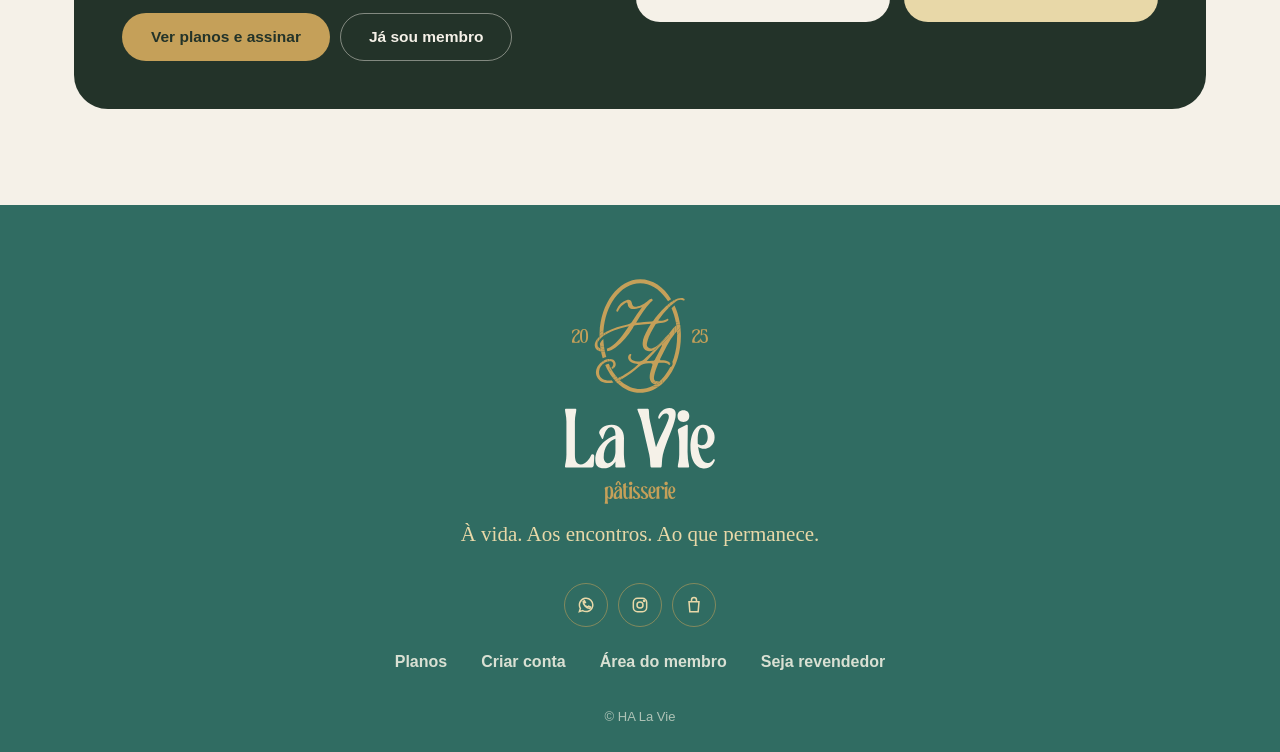
==== commit 1c66149e: "LP: cards de preco do Clube clicaveis, levando para a pagina de assinatura Co-authored-by: Cursor <c" ====
--- a/index.html
+++ b/index.html
@@ -22,7 +22,7 @@
   </script>
   <link rel="preload" href="fontes/Vellmarie-Regular.otf" as="font" type="font/otf" crossorigin />
   <link rel="stylesheet" href="styles.css?v=20261109a" />
-  <link rel="stylesheet" href="lp.css?v=20261109a" />
+  <link rel="stylesheet" href="lp.css?v=20261109b" />
 </head>
 <body class="lp">
   <header class="lp-top">
@@ -176,16 +176,18 @@
             </div>
           </div>
           <div class="lp-planos">
-            <article class="lp-plano">
+            <a class="lp-plano" href="clube/#planos">
               <h3>Assinatura HA Gourmet</h3>
               <div class="lp-preco">R$ 49,90<small>/mês</small></div>
               <ul><li>Caixa com 12 doces gourmet por mês</li><li>1 sabor novo e exclusivo por mês</li><li>5% de desconto em compras</li></ul>
-            </article>
-            <article class="lp-plano lp-plano-club">
+              <span class="lp-plano-cta">Assinar</span>
+            </a>
+            <a class="lp-plano lp-plano-club" href="clube/#planos">
               <h3>HA Gourmet Club</h3>
               <div class="lp-preco">R$ 97,00<small>/mês</small></div>
               <ul><li>R$ 90,00 de crédito em produtos por mês</li><li>1 evento presencial por mês</li><li>5% de desconto em compras</li></ul>
-            </article>
+              <span class="lp-plano-cta">Entrar no Club</span>
+            </a>
           </div>
         </div>
       </div>
--- a/lp.css
+++ b/lp.css
@@ -150,7 +150,12 @@
 .lp-tags { list-style: none; padding: 0; margin: 0 0 26px; display: flex; flex-wrap: wrap; gap: 8px; }
 .lp-tags li { padding: 6px 13px; border-radius: 999px; border: 1px solid rgba(197, 160, 89, .5); color: var(--champanhe); font-size: 13px; }
 .lp-planos { display: grid; grid-template-columns: repeat(2, minmax(0, 1fr)); gap: 14px; }
-.lp-plano { background: var(--bg); color: var(--text); border-radius: 24px; padding: 24px; }
+.lp-plano { display: flex; flex-direction: column; background: var(--bg); color: var(--text); border-radius: 24px; padding: 24px; text-decoration: none; transition: transform .2s ease, box-shadow .2s ease; }
+.lp-plano:hover { transform: translateY(-4px); box-shadow: 0 14px 30px rgba(0, 0, 0, .25); }
+.lp-plano:focus-visible { outline: 3px solid var(--gold); outline-offset: 3px; }
+.lp-plano-cta { margin-top: auto; padding-top: 16px; font-size: 13.5px; font-weight: 700; color: var(--maison); }
+.lp-plano-cta::after { content: " →"; transition: margin-left .2s ease; }
+.lp-plano:hover .lp-plano-cta::after { margin-left: 4px; }
 .lp-plano-club { background: var(--champanhe); }
 .lp-plano h3 { margin: 0; font-size: 14px; font-weight: 700; color: var(--maison); }
 .lp-preco { font-family: var(--font-display); font-size: 40px; color: var(--maison); margin: 8px 0 12px; }
